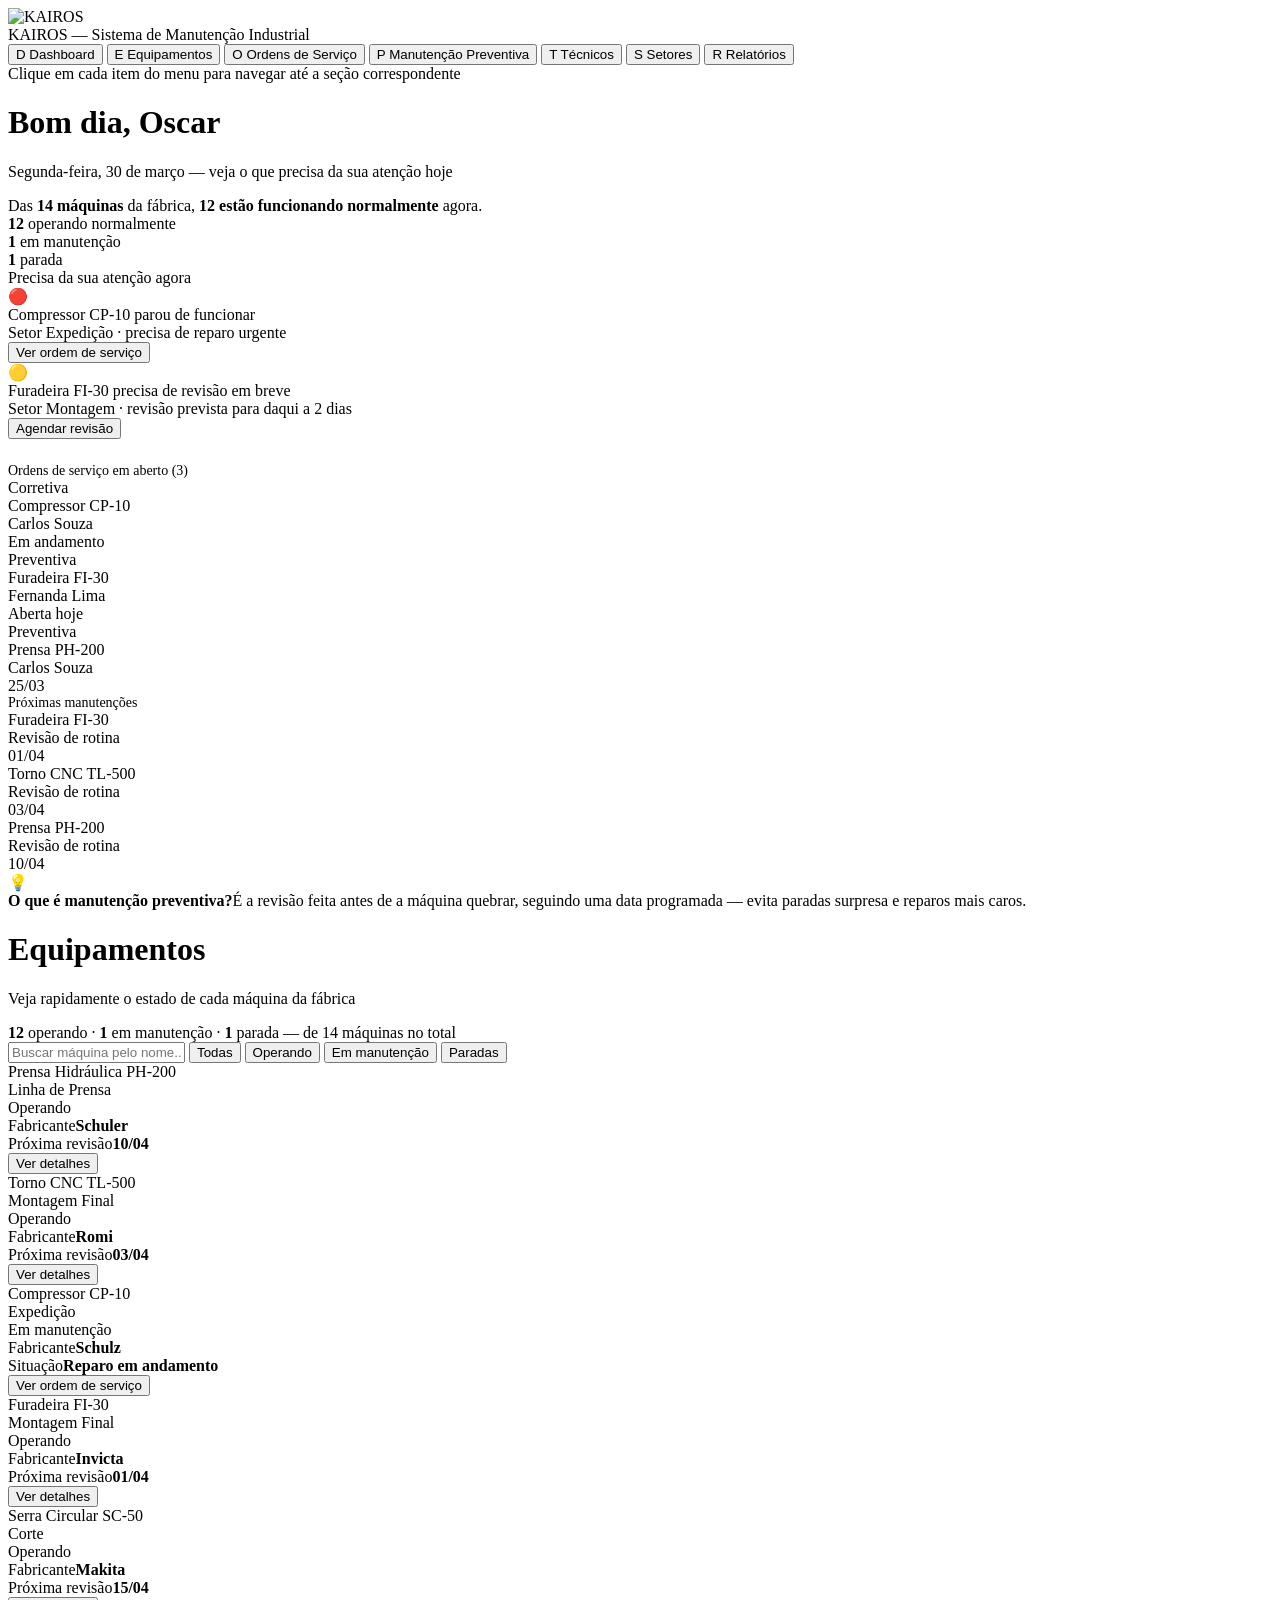
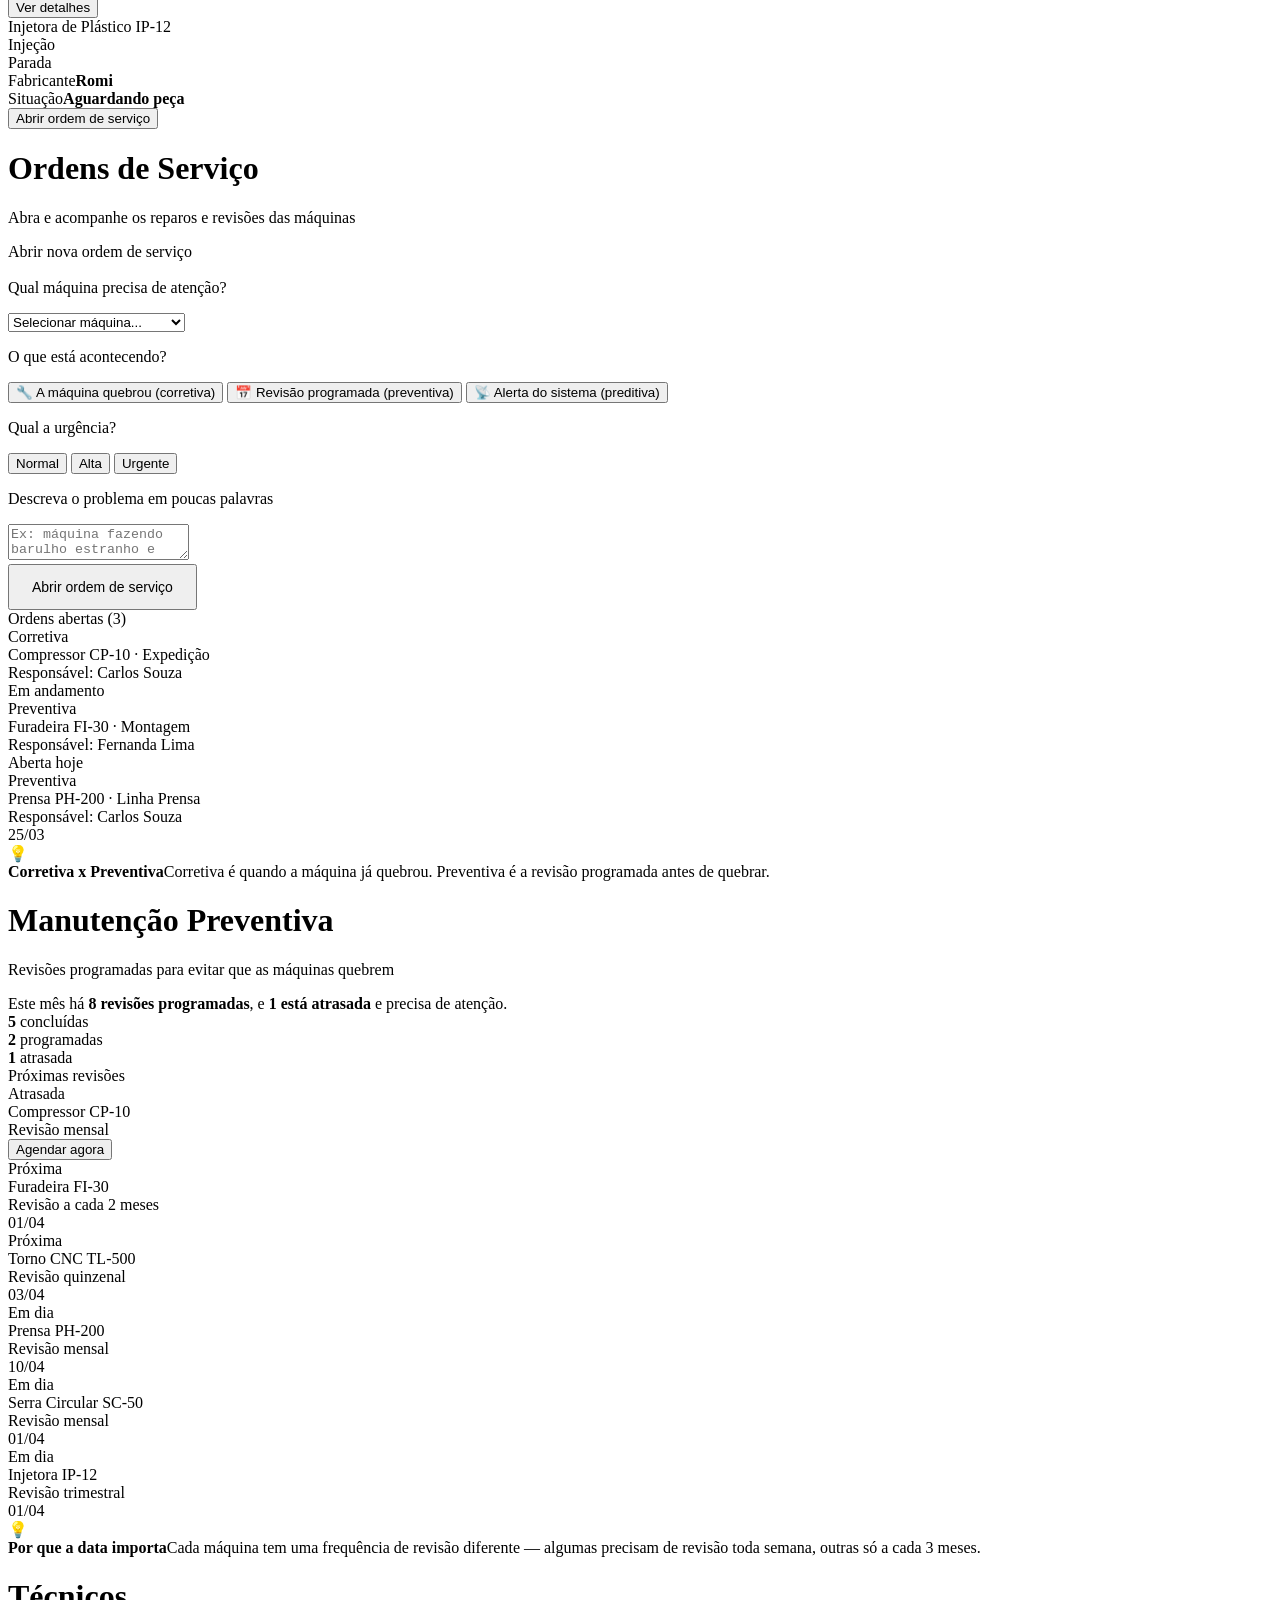
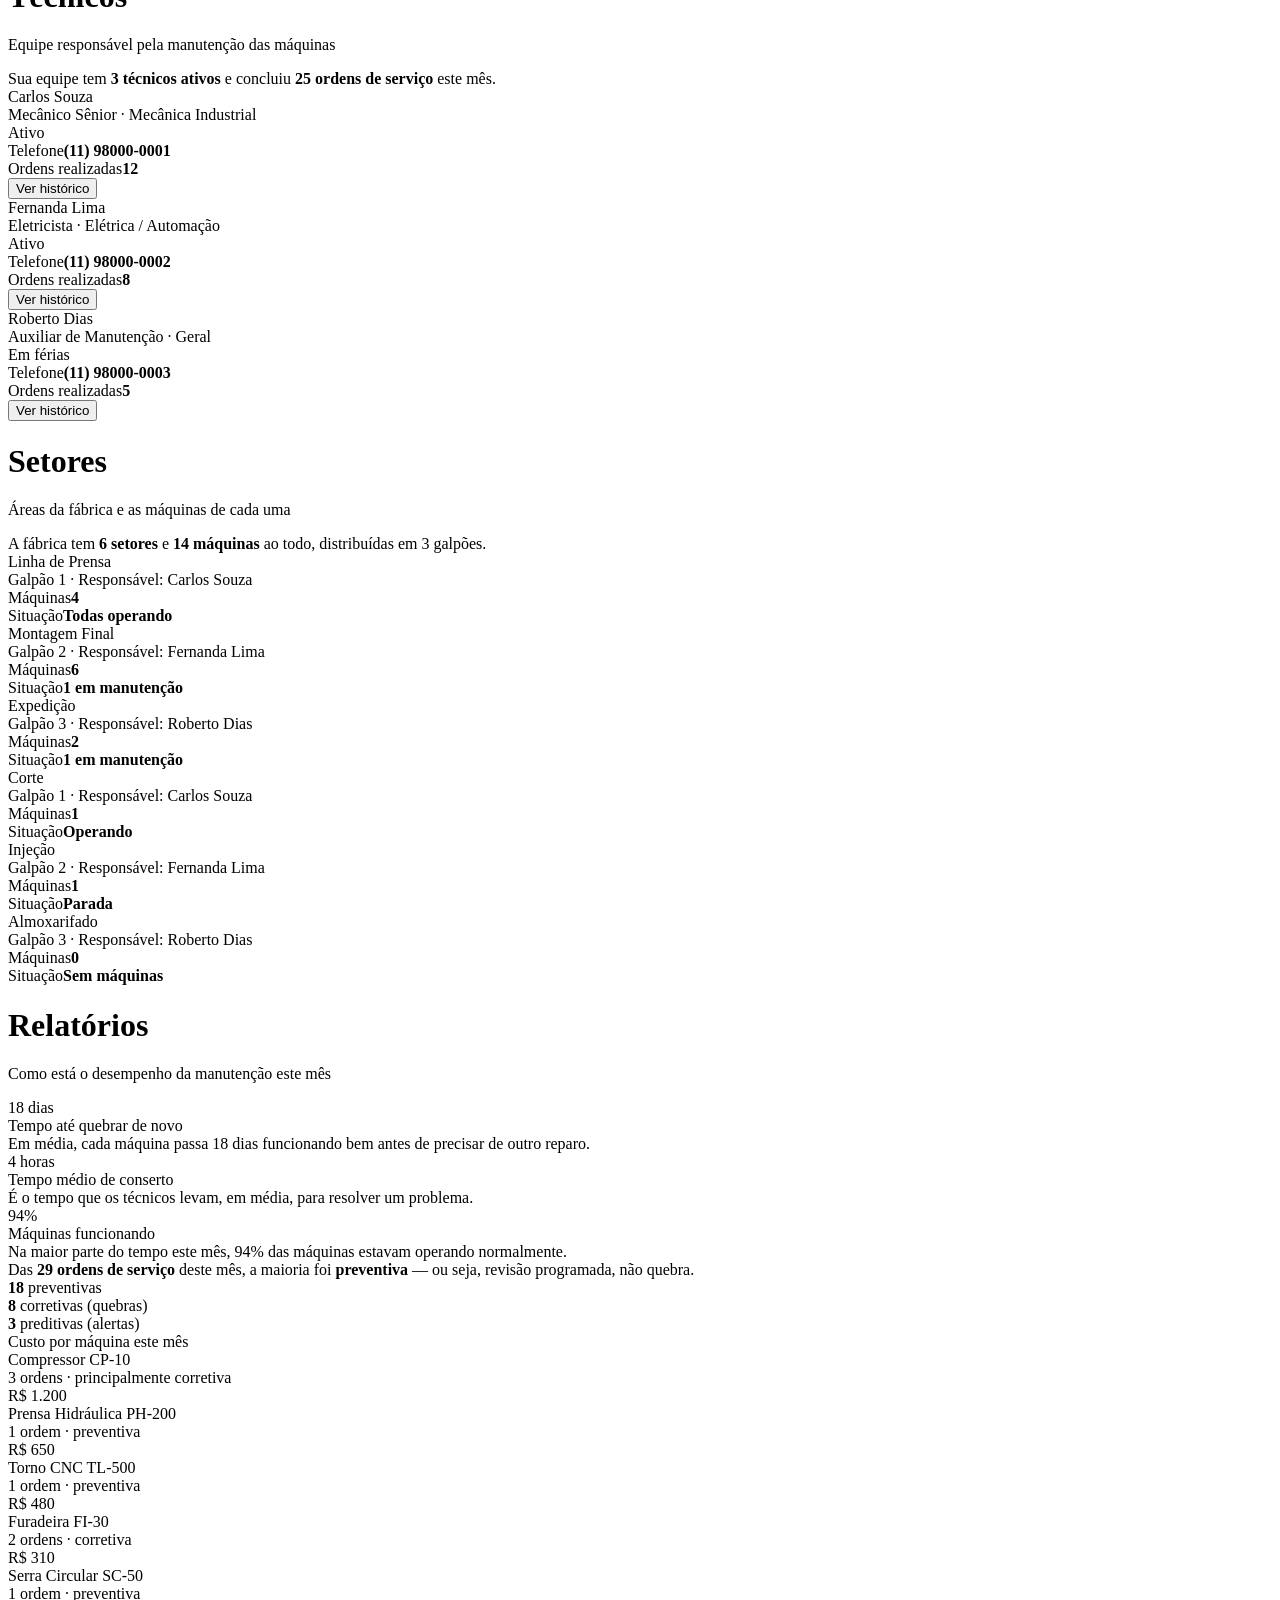
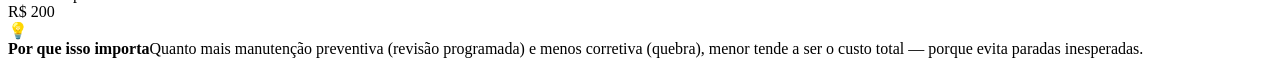
==== index.html @ 720eacd2 "Add files via upload" ====
<!DOCTYPE html>
<html lang="pt-BR">
<head>
<meta charset="UTF-8">
<meta name="viewport" content="width=device-width, initial-scale=1.0">
<title>KAIROS — Sistema de Manutenção Industrial</title>
<link rel="preconnect" href="https://fonts.googleapis.com">
<link href="https://fonts.googleapis.com/css2?family=Inter:wght@400;500;600;700;800&display=swap" rel="stylesheet">
<link rel="stylesheet" href="css/style.css">
</head>
<body>
<div class="app">

  <div class="sidebar">
    <div class="brand"><img class="logo" src="https://f2.toyhou.se/file/f2-toyhou-se/images/128574618_wfxLARJpkYLdZN0.png" alt="KAIROS"></div>
    <div class="brand-sub">KAIROS — Sistema de Manutenção Industrial</div>
    <button class="nav-item active" data-view="painel" onclick="showView('painel', this)"><span class="nav-key">D</span> Dashboard</button>
    <button class="nav-item" data-view="equipamentos" onclick="showView('equipamentos', this)"><span class="nav-key">E</span> Equipamentos</button>
    <button class="nav-item" data-view="ordens" onclick="showView('ordens', this)"><span class="nav-key">O</span> Ordens de Serviço</button>
    <button class="nav-item" data-view="preventiva" onclick="showView('preventiva', this)"><span class="nav-key">P</span> Manutenção Preventiva</button>
    <button class="nav-item" data-view="tecnicos" onclick="showView('tecnicos', this)"><span class="nav-key">T</span> Técnicos</button>
    <button class="nav-item" data-view="setores" onclick="showView('setores', this)"><span class="nav-key">S</span> Setores</button>
    <button class="nav-item" data-view="relatorios" onclick="showView('relatorios', this)"><span class="nav-key">R</span> Relatórios</button>
    <div class="sidebar-div"></div>
    <div class="sidebar-foot">Clique em cada item do menu para navegar até a seção correspondente</div>
  </div>

  <div class="content">

    <!-- ============ PAINEL DO DIA ============ -->
    <div id="painel" class="view active">
      <h1>Bom dia, Oscar</h1>
      <p class="sub">Segunda-feira, 30 de março — veja o que precisa da sua atenção hoje</p>

      <div class="status-card">
        <div class="status-headline">Das <b>14 máquinas</b> da fábrica, <b>12 estão funcionando normalmente</b> agora.</div>
        <div class="status-bar">
          <div class="seg-green" style="width:85.7%"></div>
          <div class="seg-orange" style="width:7.15%"></div>
          <div class="seg-red" style="width:7.15%"></div>
        </div>
        <div class="legend">
          <div class="legend-item"><span class="legend-dot" style="background:var(--green)"></span><b>12</b>&nbsp;operando normalmente</div>
          <div class="legend-item"><span class="legend-dot" style="background:var(--orange)"></span><b>1</b>&nbsp;em manutenção</div>
          <div class="legend-item"><span class="legend-dot" style="background:var(--red)"></span><b>1</b>&nbsp;parada</div>
        </div>
      </div>

      <div class="section-title">Precisa da sua atenção agora</div>
      <div class="attn-card">
        <div class="attn-icon">🔴</div>
        <div style="flex:1;"><div class="attn-title">Compressor CP-10 parou de funcionar</div><div class="attn-sub">Setor Expedição · precisa de reparo urgente</div></div>
        <button class="btn-primary" onclick="showView('ordens', document.querySelector('[data-view=ordens]'))">Ver ordem de serviço</button>
      </div>
      <div class="attn-card warn">
        <div class="attn-icon">🟡</div>
        <div style="flex:1;"><div class="attn-title">Furadeira FI-30 precisa de revisão em breve</div><div class="attn-sub">Setor Montagem · revisão prevista para daqui a 2 dias</div></div>
        <button class="btn-ghost" onclick="showView('preventiva', document.querySelector('[data-view=preventiva]'))">Agendar revisão</button>
      </div>

      <div class="cols" style="margin-top:24px;">
        <div>
          <div class="section-title" style="font-size:14px;">Ordens de serviço em aberto (3)</div>
          <div class="list-card">
            <div class="list-row"><span class="tag red">Corretiva</span><div class="row-main"><div class="row-title">Compressor CP-10</div><div class="row-sub">Carlos Souza</div></div><div class="row-date">Em andamento</div></div>
            <div class="list-row"><span class="tag green">Preventiva</span><div class="row-main"><div class="row-title">Furadeira FI-30</div><div class="row-sub">Fernanda Lima</div></div><div class="row-date">Aberta hoje</div></div>
            <div class="list-row"><span class="tag green">Preventiva</span><div class="row-main"><div class="row-title">Prensa PH-200</div><div class="row-sub">Carlos Souza</div></div><div class="row-date">25/03</div></div>
          </div>
        </div>
        <div>
          <div class="section-title" style="font-size:14px;">Próximas manutenções</div>
          <div class="list-card">
            <div class="list-row"><div class="row-main"><div class="row-title">Furadeira FI-30</div><div class="row-sub">Revisão de rotina</div></div><div class="row-date">01/04</div></div>
            <div class="list-row"><div class="row-main"><div class="row-title">Torno CNC TL-500</div><div class="row-sub">Revisão de rotina</div></div><div class="row-date">03/04</div></div>
            <div class="list-row"><div class="row-main"><div class="row-title">Prensa PH-200</div><div class="row-sub">Revisão de rotina</div></div><div class="row-date">10/04</div></div>
          </div>
        </div>
      </div>

      <div class="help-strip"><span>💡</span><div><b>O que é manutenção preventiva?</b>É a revisão feita antes de a máquina quebrar, seguindo uma data programada — evita paradas surpresa e reparos mais caros.</div></div>
    </div>

    <!-- ============ EQUIPAMENTOS ============ -->
    <div id="equipamentos" class="view">
      <h1>Equipamentos</h1>
      <p class="sub">Veja rapidamente o estado de cada máquina da fábrica</p>

      <div class="status-card">
        <div class="status-headline"><b>12</b> operando · <b>1</b> em manutenção · <b>1</b> parada — de 14 máquinas no total</div>
        <div class="status-bar">
          <div class="seg-green" style="width:85.7%"></div><div class="seg-orange" style="width:7.15%"></div><div class="seg-red" style="width:7.15%"></div>
        </div>
      </div>

      <div class="toolbar">
        <input class="search" type="text" placeholder="Buscar máquina pelo nome...">
        <button class="chip active">Todas</button>
        <button class="chip">Operando</button>
        <button class="chip">Em manutenção</button>
        <button class="chip">Paradas</button>
      </div>

      <div class="card-grid">
        <div class="item-card">
          <div class="item-top"><div><div class="item-name">Prensa Hidráulica PH-200</div><div class="item-loc">Linha de Prensa</div></div><span class="tag green">Operando</span></div>
          <div class="item-facts"><div class="fact">Fabricante<b>Schuler</b></div><div class="fact">Próxima revisão<b>10/04</b></div></div>
          <button class="btn-ghost">Ver detalhes</button>
        </div>
        <div class="item-card">
          <div class="item-top"><div><div class="item-name">Torno CNC TL-500</div><div class="item-loc">Montagem Final</div></div><span class="tag green">Operando</span></div>
          <div class="item-facts"><div class="fact">Fabricante<b>Romi</b></div><div class="fact">Próxima revisão<b>03/04</b></div></div>
          <button class="btn-ghost">Ver detalhes</button>
        </div>
        <div class="item-card">
          <div class="item-top"><div><div class="item-name">Compressor CP-10</div><div class="item-loc">Expedição</div></div><span class="tag orange">Em manutenção</span></div>
          <div class="item-facts"><div class="fact">Fabricante<b>Schulz</b></div><div class="fact">Situação<b>Reparo em andamento</b></div></div>
          <button class="btn-primary">Ver ordem de serviço</button>
        </div>
        <div class="item-card">
          <div class="item-top"><div><div class="item-name">Furadeira FI-30</div><div class="item-loc">Montagem Final</div></div><span class="tag green">Operando</span></div>
          <div class="item-facts"><div class="fact">Fabricante<b>Invicta</b></div><div class="fact">Próxima revisão<b>01/04</b></div></div>
          <button class="btn-ghost">Ver detalhes</button>
        </div>
        <div class="item-card">
          <div class="item-top"><div><div class="item-name">Serra Circular SC-50</div><div class="item-loc">Corte</div></div><span class="tag green">Operando</span></div>
          <div class="item-facts"><div class="fact">Fabricante<b>Makita</b></div><div class="fact">Próxima revisão<b>15/04</b></div></div>
          <button class="btn-ghost">Ver detalhes</button>
        </div>
        <div class="item-card">
          <div class="item-top"><div><div class="item-name">Injetora de Plástico IP-12</div><div class="item-loc">Injeção</div></div><span class="tag red">Parada</span></div>
          <div class="item-facts"><div class="fact">Fabricante<b>Romi</b></div><div class="fact">Situação<b>Aguardando peça</b></div></div>
          <button class="btn-primary">Abrir ordem de serviço</button>
        </div>
      </div>
    </div>

    <!-- ============ ORDENS DE SERVIÇO ============ -->
    <div id="ordens" class="view">
      <h1>Ordens de Serviço</h1>
      <p class="sub">Abra e acompanhe os reparos e revisões das máquinas</p>

      <div class="form-card">
        <div class="section-title" style="margin-bottom:18px;">Abrir nova ordem de serviço</div>

        <div class="form-group">
          <p class="form-q">Qual máquina precisa de atenção?</p>
          <select><option>Selecionar máquina...</option><option>Compressor CP-10</option><option>Furadeira FI-30</option><option>Prensa Hidráulica PH-200</option></select>
        </div>

        <div class="form-group">
          <p class="form-q">O que está acontecendo?</p>
          <div class="choice-row">
            <button class="choice-btn sel-red">🔧 A máquina quebrou (corretiva)</button>
            <button class="choice-btn">📅 Revisão programada (preventiva)</button>
            <button class="choice-btn">📡 Alerta do sistema (preditiva)</button>
          </div>
        </div>

        <div class="form-group">
          <p class="form-q">Qual a urgência?</p>
          <div class="choice-row">
            <button class="choice-btn sel-green">Normal</button>
            <button class="choice-btn sel-orange">Alta</button>
            <button class="choice-btn sel-red">Urgente</button>
          </div>
        </div>

        <div class="form-group">
          <p class="form-q">Descreva o problema em poucas palavras</p>
          <textarea placeholder="Ex: máquina fazendo barulho estranho e parou de ligar"></textarea>
        </div>

        <button class="btn-primary" style="padding:13px 22px; font-size:14px;">Abrir ordem de serviço</button>
      </div>

      <div class="section-title">Ordens abertas (3)</div>
      <div class="list-card">
        <div class="list-row"><span class="tag red">Corretiva</span><div class="row-main"><div class="row-title">Compressor CP-10 · Expedição</div><div class="row-sub">Responsável: Carlos Souza</div></div><div class="row-date">Em andamento</div></div>
        <div class="list-row"><span class="tag green">Preventiva</span><div class="row-main"><div class="row-title">Furadeira FI-30 · Montagem</div><div class="row-sub">Responsável: Fernanda Lima</div></div><div class="row-date">Aberta hoje</div></div>
        <div class="list-row"><span class="tag green">Preventiva</span><div class="row-main"><div class="row-title">Prensa PH-200 · Linha Prensa</div><div class="row-sub">Responsável: Carlos Souza</div></div><div class="row-date">25/03</div></div>
      </div>

      <div class="help-strip"><span>💡</span><div><b>Corretiva x Preventiva</b>Corretiva é quando a máquina já quebrou. Preventiva é a revisão programada antes de quebrar.</div></div>
    </div>

    <!-- ============ MANUTENÇÃO PREVENTIVA ============ -->
    <div id="preventiva" class="view">
      <h1>Manutenção Preventiva</h1>
      <p class="sub">Revisões programadas para evitar que as máquinas quebrem</p>

      <div class="status-card">
        <div class="status-headline">Este mês há <b>8 revisões programadas</b>, e <b>1 está atrasada</b> e precisa de atenção.</div>
        <div class="status-bar">
          <div class="seg-green" style="width:62.5%"></div><div class="seg-orange" style="width:25%"></div><div class="seg-red" style="width:12.5%"></div>
        </div>
        <div class="legend">
          <div class="legend-item"><span class="legend-dot" style="background:var(--green)"></span><b>5</b>&nbsp;concluídas</div>
          <div class="legend-item"><span class="legend-dot" style="background:var(--orange)"></span><b>2</b>&nbsp;programadas</div>
          <div class="legend-item"><span class="legend-dot" style="background:var(--red)"></span><b>1</b>&nbsp;atrasada</div>
        </div>
      </div>

      <div class="section-title">Próximas revisões</div>
      <div class="list-card">
        <div class="list-row"><span class="tag red">Atrasada</span><div class="row-main"><div class="row-title">Compressor CP-10</div><div class="row-sub">Revisão mensal</div></div><button class="btn-primary">Agendar agora</button></div>
        <div class="list-row"><span class="tag orange">Próxima</span><div class="row-main"><div class="row-title">Furadeira FI-30</div><div class="row-sub">Revisão a cada 2 meses</div></div><div class="row-date">01/04</div></div>
        <div class="list-row"><span class="tag orange">Próxima</span><div class="row-main"><div class="row-title">Torno CNC TL-500</div><div class="row-sub">Revisão quinzenal</div></div><div class="row-date">03/04</div></div>
        <div class="list-row"><span class="tag green">Em dia</span><div class="row-main"><div class="row-title">Prensa PH-200</div><div class="row-sub">Revisão mensal</div></div><div class="row-date">10/04</div></div>
        <div class="list-row"><span class="tag green">Em dia</span><div class="row-main"><div class="row-title">Serra Circular SC-50</div><div class="row-sub">Revisão mensal</div></div><div class="row-date">01/04</div></div>
        <div class="list-row"><span class="tag green">Em dia</span><div class="row-main"><div class="row-title">Injetora IP-12</div><div class="row-sub">Revisão trimestral</div></div><div class="row-date">01/04</div></div>
      </div>

      <div class="help-strip"><span>💡</span><div><b>Por que a data importa</b>Cada máquina tem uma frequência de revisão diferente — algumas precisam de revisão toda semana, outras só a cada 3 meses.</div></div>
    </div>

    <!-- ============ TÉCNICOS ============ -->
    <div id="tecnicos" class="view">
      <h1>Técnicos</h1>
      <p class="sub">Equipe responsável pela manutenção das máquinas</p>

      <div class="status-card">
        <div class="status-headline">Sua equipe tem <b>3 técnicos ativos</b> e concluiu <b>25 ordens de serviço</b> este mês.</div>
      </div>

      <div class="card-grid">
        <div class="item-card">
          <div class="item-top"><div><div class="item-name">Carlos Souza</div><div class="item-loc">Mecânico Sênior · Mecânica Industrial</div></div><span class="tag green">Ativo</span></div>
          <div class="item-facts"><div class="fact">Telefone<b>(11) 98000-0001</b></div><div class="fact">Ordens realizadas<b>12</b></div></div>
          <button class="btn-ghost">Ver histórico</button>
        </div>
        <div class="item-card">
          <div class="item-top"><div><div class="item-name">Fernanda Lima</div><div class="item-loc">Eletricista · Elétrica / Automação</div></div><span class="tag green">Ativo</span></div>
          <div class="item-facts"><div class="fact">Telefone<b>(11) 98000-0002</b></div><div class="fact">Ordens realizadas<b>8</b></div></div>
          <button class="btn-ghost">Ver histórico</button>
        </div>
        <div class="item-card">
          <div class="item-top"><div><div class="item-name">Roberto Dias</div><div class="item-loc">Auxiliar de Manutenção · Geral</div></div><span class="tag orange">Em férias</span></div>
          <div class="item-facts"><div class="fact">Telefone<b>(11) 98000-0003</b></div><div class="fact">Ordens realizadas<b>5</b></div></div>
          <button class="btn-ghost">Ver histórico</button>
        </div>
      </div>
    </div>

    <!-- ============ SETORES ============ -->
    <div id="setores" class="view">
      <h1>Setores</h1>
      <p class="sub">Áreas da fábrica e as máquinas de cada uma</p>

      <div class="status-card">
        <div class="status-headline">A fábrica tem <b>6 setores</b> e <b>14 máquinas</b> ao todo, distribuídas em 3 galpões.</div>
      </div>

      <div class="card-grid">
        <div class="item-card">
          <div class="item-top"><div><div class="item-name">Linha de Prensa</div><div class="item-loc">Galpão 1 · Responsável: Carlos Souza</div></div></div>
          <div class="item-facts"><div class="fact">Máquinas<b>4</b></div><div class="fact">Situação<b style="color:var(--green)">Todas operando</b></div></div>
        </div>
        <div class="item-card">
          <div class="item-top"><div><div class="item-name">Montagem Final</div><div class="item-loc">Galpão 2 · Responsável: Fernanda Lima</div></div></div>
          <div class="item-facts"><div class="fact">Máquinas<b>6</b></div><div class="fact">Situação<b style="color:var(--orange)">1 em manutenção</b></div></div>
        </div>
        <div class="item-card">
          <div class="item-top"><div><div class="item-name">Expedição</div><div class="item-loc">Galpão 3 · Responsável: Roberto Dias</div></div></div>
          <div class="item-facts"><div class="fact">Máquinas<b>2</b></div><div class="fact">Situação<b style="color:var(--orange)">1 em manutenção</b></div></div>
        </div>
        <div class="item-card">
          <div class="item-top"><div><div class="item-name">Corte</div><div class="item-loc">Galpão 1 · Responsável: Carlos Souza</div></div></div>
          <div class="item-facts"><div class="fact">Máquinas<b>1</b></div><div class="fact">Situação<b style="color:var(--green)">Operando</b></div></div>
        </div>
        <div class="item-card">
          <div class="item-top"><div><div class="item-name">Injeção</div><div class="item-loc">Galpão 2 · Responsável: Fernanda Lima</div></div></div>
          <div class="item-facts"><div class="fact">Máquinas<b>1</b></div><div class="fact">Situação<b style="color:var(--red)">Parada</b></div></div>
        </div>
        <div class="item-card">
          <div class="item-top"><div><div class="item-name">Almoxarifado</div><div class="item-loc">Galpão 3 · Responsável: Roberto Dias</div></div></div>
          <div class="item-facts"><div class="fact">Máquinas<b>0</b></div><div class="fact">Situação<b>Sem máquinas</b></div></div>
        </div>
      </div>
    </div>

    <!-- ============ RELATÓRIOS ============ -->
    <div id="relatorios" class="view">
      <h1>Relatórios</h1>
      <p class="sub">Como está o desempenho da manutenção este mês</p>

      <div class="metric-grid">
        <div class="metric-card">
          <div class="metric-num">18 dias</div>
          <div class="metric-label">Tempo até quebrar de novo</div>
          <div class="metric-explain">Em média, cada máquina passa 18 dias funcionando bem antes de precisar de outro reparo.</div>
        </div>
        <div class="metric-card">
          <div class="metric-num">4 horas</div>
          <div class="metric-label">Tempo médio de conserto</div>
          <div class="metric-explain">É o tempo que os técnicos levam, em média, para resolver um problema.</div>
        </div>
        <div class="metric-card">
          <div class="metric-num">94%</div>
          <div class="metric-label">Máquinas funcionando</div>
          <div class="metric-explain">Na maior parte do tempo este mês, 94% das máquinas estavam operando normalmente.</div>
        </div>
      </div>

      <div class="status-card">
        <div class="status-headline">Das <b>29 ordens de serviço</b> deste mês, a maioria foi <b>preventiva</b> — ou seja, revisão programada, não quebra.</div>
        <div class="status-bar">
          <div class="seg-green" style="width:62%"></div><div class="seg-red" style="width:28%"></div><div class="seg-blue" style="width:10%"></div>
        </div>
        <div class="legend">
          <div class="legend-item"><span class="legend-dot" style="background:var(--green)"></span><b>18</b>&nbsp;preventivas</div>
          <div class="legend-item"><span class="legend-dot" style="background:var(--red)"></span><b>8</b>&nbsp;corretivas (quebras)</div>
          <div class="legend-item"><span class="legend-dot" style="background:var(--blue)"></span><b>3</b>&nbsp;preditivas (alertas)</div>
        </div>
      </div>

      <div class="section-title">Custo por máquina este mês</div>
      <div class="list-card">
        <div class="list-row"><div class="row-main"><div class="row-title">Compressor CP-10</div><div class="row-sub">3 ordens · principalmente corretiva</div></div><div class="row-date">R$ 1.200</div></div>
        <div class="list-row"><div class="row-main"><div class="row-title">Prensa Hidráulica PH-200</div><div class="row-sub">1 ordem · preventiva</div></div><div class="row-date">R$ 650</div></div>
        <div class="list-row"><div class="row-main"><div class="row-title">Torno CNC TL-500</div><div class="row-sub">1 ordem · preventiva</div></div><div class="row-date">R$ 480</div></div>
        <div class="list-row"><div class="row-main"><div class="row-title">Furadeira FI-30</div><div class="row-sub">2 ordens · corretiva</div></div><div class="row-date">R$ 310</div></div>
        <div class="list-row"><div class="row-main"><div class="row-title">Serra Circular SC-50</div><div class="row-sub">1 ordem · preventiva</div></div><div class="row-date">R$ 200</div></div>
      </div>

      <div class="help-strip"><span>💡</span><div><b>Por que isso importa</b>Quanto mais manutenção preventiva (revisão programada) e menos corretiva (quebra), menor tende a ser o custo total — porque evita paradas inesperadas.</div></div>
    </div>

  </div>
</div>
<script src="javascript/script.js"></script>
</body>
</html>
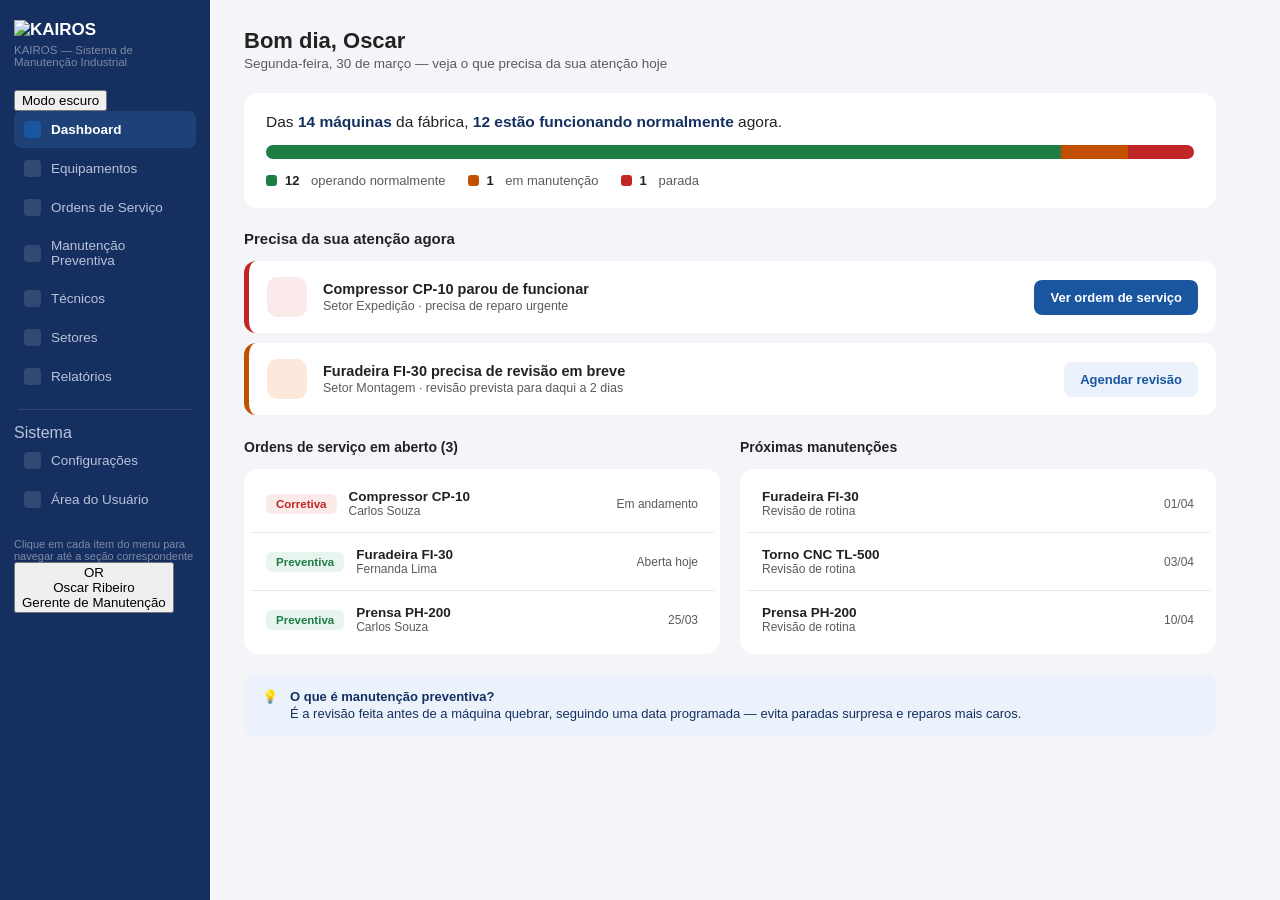
==== commit f05d6e32: "Update HTML structure and assets in index.html" ====
--- a/index.html
+++ b/index.html
@@ -2,34 +2,42 @@
 <html lang="pt-BR">
 <head>
 <meta charset="UTF-8">
-<meta name="viewport" content="width=device-width, initial-scale=1.0">
+<meta name="viewport" content="width=device-width, initial-scale=1.0, viewport-fit=cover">
 <title>KAIROS — Sistema de Manutenção Industrial</title>
 <link rel="preconnect" href="https://fonts.googleapis.com">
-<link href="https://fonts.googleapis.com/css2?family=Inter:wght@400;500;600;700;800&display=swap" rel="stylesheet">
+<link href="https://fonts.googleapis.com/css2?family=Montserrat:wght@400;500;600;700;800&display=swap" rel="stylesheet">
 <link rel="stylesheet" href="css/style.css">
 </head>
 <body>
 <div class="app">
 
-  <div class="sidebar">
-    <div class="brand"><img class="logo" src="https://f2.toyhou.se/file/f2-toyhou-se/images/128574618_wfxLARJpkYLdZN0.png" alt="KAIROS"></div>
+  <div class="sidebar" id="sidebar">
+    <div class="brand"><img class="logo" src="assets/kairos-logo-white.png" alt="KAIROS"></div>
     <div class="brand-sub">KAIROS — Sistema de Manutenção Industrial</div>
-    <button class="nav-item active" data-view="painel" onclick="showView('painel', this)"><span class="nav-key">D</span> Dashboard</button>
-    <button class="nav-item" data-view="equipamentos" onclick="showView('equipamentos', this)"><span class="nav-key">E</span> Equipamentos</button>
-    <button class="nav-item" data-view="ordens" onclick="showView('ordens', this)"><span class="nav-key">O</span> Ordens de Serviço</button>
-    <button class="nav-item" data-view="preventiva" onclick="showView('preventiva', this)"><span class="nav-key">P</span> Manutenção Preventiva</button>
-    <button class="nav-item" data-view="tecnicos" onclick="showView('tecnicos', this)"><span class="nav-key">T</span> Técnicos</button>
-    <button class="nav-item" data-view="setores" onclick="showView('setores', this)"><span class="nav-key">S</span> Setores</button>
-    <button class="nav-item" data-view="relatorios" onclick="showView('relatorios', this)"><span class="nav-key">R</span> Relatórios</button>
+    <button class="theme-toggle" id="themeToggle" type="button" aria-label="Alternar modo de cor"><span class="theme-icon"><img id="themeIconImg" src="assets/icon-lua.png" alt="" aria-hidden="true"></span><span class="theme-label">Modo escuro</span></button>
+    <button class="nav-item active" data-view="painel" onclick="showView('painel', this)"><span class="nav-key nav-icon-wrap"><img class="nav-icon" src="assets/04_relatorios.png" alt="" aria-hidden="true"></span> Dashboard</button>
+    <button class="nav-item" data-view="equipamentos" onclick="showView('equipamentos', this)"><span class="nav-key nav-icon-wrap"><img class="nav-icon" src="assets/01_equipamentos.png" alt="" aria-hidden="true"></span> Equipamentos</button>
+    <button class="nav-item" data-view="ordens" onclick="showView('ordens', this)"><span class="nav-key nav-icon-wrap"><img class="nav-icon" src="assets/02_ordem_de_servico.png" alt="" aria-hidden="true"></span> Ordens de Serviço</button>
+    <button class="nav-item" data-view="preventiva" onclick="showView('preventiva', this)"><span class="nav-key nav-icon-wrap"><img class="nav-icon" src="assets/03_manutencao.png" alt="" aria-hidden="true"></span> Manutenção Preventiva</button>
+    <button class="nav-item" data-view="tecnicos" onclick="showView('tecnicos', this)"><span class="nav-key nav-icon-wrap"><img class="nav-icon" src="assets/06_usuarios.png" alt="" aria-hidden="true"></span> Técnicos</button>
+    <button class="nav-item" data-view="setores" onclick="showView('setores', this)"><span class="nav-key nav-icon-wrap"><img class="nav-icon" src="assets/01_equipamentos.png" alt="" aria-hidden="true"></span> Setores</button>
+    <button class="nav-item" data-view="relatorios" onclick="showView('relatorios', this)"><span class="nav-key nav-icon-wrap"><img class="nav-icon" src="assets/04_relatorios.png" alt="" aria-hidden="true"></span> Relatórios</button>
     <div class="sidebar-div"></div>
+    <div class="nav-label">Sistema</div>
+    <button class="nav-item" data-view="configuracoes" onclick="showView('configuracoes', this)"><span class="nav-key nav-icon-wrap"><img class="nav-icon" src="assets/07_configuracoes.png" alt="" aria-hidden="true"></span> Configurações</button>
+    <button class="nav-item" data-view="usuario" onclick="showView('usuario', this)"><span class="nav-key nav-icon-wrap"><img class="nav-icon" src="assets/06_usuarios.png" alt="" aria-hidden="true"></span> Área do Usuário</button>
     <div class="sidebar-foot">Clique em cada item do menu para navegar até a seção correspondente</div>
+    <button class="profile-btn" data-view="usuario" onclick="showView('usuario', this)" aria-label="Abrir área do usuário">
+      <span class="avatar js-initials">OR</span>
+      <span><span class="profile-name js-name" style="display:block;">Oscar Ribeiro</span><span class="profile-role">Gerente de Manutenção</span></span>
+    </button>
   </div>
 
   <div class="content">
 
     <!-- ============ PAINEL DO DIA ============ -->
     <div id="painel" class="view active">
-      <h1>Bom dia, Oscar</h1>
+      <h1>Bom dia, <span class="js-first">Oscar</span></h1>
       <p class="sub">Segunda-feira, 30 de março — veja o que precisa da sua atenção hoje</p>
 
       <div class="status-card">
@@ -48,12 +56,12 @@
 
       <div class="section-title">Precisa da sua atenção agora</div>
       <div class="attn-card">
-        <div class="attn-icon">🔴</div>
+        <div class="attn-icon"><img src="assets/08_notificacoes.png" alt="" aria-hidden="true"></div>
         <div style="flex:1;"><div class="attn-title">Compressor CP-10 parou de funcionar</div><div class="attn-sub">Setor Expedição · precisa de reparo urgente</div></div>
         <button class="btn-primary" onclick="showView('ordens', document.querySelector('[data-view=ordens]'))">Ver ordem de serviço</button>
       </div>
       <div class="attn-card warn">
-        <div class="attn-icon">🟡</div>
+        <div class="attn-icon"><img src="assets/03_manutencao.png" alt="" aria-hidden="true"></div>
         <div style="flex:1;"><div class="attn-title">Furadeira FI-30 precisa de revisão em breve</div><div class="attn-sub">Setor Montagem · revisão prevista para daqui a 2 dias</div></div>
         <button class="btn-ghost" onclick="showView('preventiva', document.querySelector('[data-view=preventiva]'))">Agendar revisão</button>
       </div>
@@ -325,8 +333,131 @@
       <div class="help-strip"><span>💡</span><div><b>Por que isso importa</b>Quanto mais manutenção preventiva (revisão programada) e menos corretiva (quebra), menor tende a ser o custo total — porque evita paradas inesperadas.</div></div>
     </div>
 
+
+    <div id="configuracoes" class="view">
+      <h1>Configurações</h1>
+      <p class="sub">Ajuste o sistema do jeito que funciona melhor para você</p>
+
+      <div class="status-card">
+        <div class="status-headline">Você recebe <b id="alertas-qtd">3 de 4 alertas</b> do sistema.</div>
+        <div class="status-bar"><div class="seg-green" id="alertas-barra" style="width:75%"></div></div>
+        <div class="legend">
+          <div class="legend-item"><span class="legend-dot" style="background:var(--green)"></span>alertas ligados</div>
+        </div>
+      </div>
+
+      <div class="section-title">Alertas</div>
+      <div class="list-card" style="margin-bottom:22px;">
+        <label class="list-row"><div class="row-main"><div class="row-title">Máquina parada</div><div class="row-sub">Avisar na hora em que uma máquina parar de funcionar</div></div><span class="switch"><input type="checkbox" data-setting="alerta-parada" checked><span class="track"></span></span></label>
+        <label class="list-row"><div class="row-main"><div class="row-title">Revisão chegando</div><div class="row-sub">Avisar antes de uma manutenção preventiva</div></div><span class="switch"><input type="checkbox" data-setting="alerta-revisao" checked><span class="track"></span></span></label>
+        <label class="list-row"><div class="row-main"><div class="row-title">Ordem de serviço concluída</div><div class="row-sub">Avisar quando um técnico terminar um reparo</div></div><span class="switch"><input type="checkbox" data-setting="alerta-concluida" checked><span class="track"></span></span></label>
+        <label class="list-row"><div class="row-main"><div class="row-title">Resumo diário por e-mail</div><div class="row-sub">Receber todo dia um resumo da situação da fábrica</div></div><span class="switch"><input type="checkbox" data-setting="alerta-resumo"><span class="track"></span></span></label>
+      </div>
+
+      <div class="form-card">
+        <div class="section-title" style="margin-bottom:18px;">Preferências gerais</div>
+
+        <div class="form-group">
+          <p class="form-q">Com quanto tempo de antecedência avisar sobre as revisões?</p>
+          <div class="choice-row" data-setting="antecedencia">
+            <button type="button" class="choice-btn" data-value="1">1 dia antes</button>
+            <button type="button" class="choice-btn sel-blue" data-value="2">2 dias antes</button>
+            <button type="button" class="choice-btn" data-value="7">1 semana antes</button>
+          </div>
+        </div>
+
+        <div class="form-group">
+          <p class="form-q">Que horas enviar o resumo diário?</p>
+          <select data-setting="horario"><option value="07:00">07:00</option><option value="08:00" selected>08:00</option><option value="09:00">09:00</option><option value="12:00">12:00</option></select>
+        </div>
+
+        <div class="form-group">
+          <p class="form-q">Nome da fábrica</p>
+          <input type="text" data-setting="fabrica" value="KAIROS Indústria">
+        </div>
+
+        <div class="btn-row">
+          <button class="btn-primary" style="padding:13px 22px; font-size:14px;" onclick="saveSettings()">Salvar alterações</button>
+          <button class="btn-ghost" style="padding:13px 22px; font-size:14px;" onclick="resetSettings()">Restaurar padrão</button>
+        </div>
+      </div>
+
+      <div class="section-title">Sobre o sistema</div>
+      <div class="list-card">
+        <div class="list-row"><div class="row-main"><div class="row-title">Versão do KAIROS</div><div class="row-sub">Sistema de Manutenção Industrial</div></div><div class="row-date">1.0</div></div>
+        <div class="list-row"><span class="tag green">Em dia</span><div class="row-main"><div class="row-title">Cópia de segurança</div><div class="row-sub">Seus dados são salvos automaticamente</div></div><div class="row-date">Hoje, 03:00</div></div>
+      </div>
+    </div>
+
+    <div id="usuario" class="view">
+      <h1>Área do Usuário</h1>
+      <p class="sub">Seus dados e o que você fez no sistema</p>
+
+      <div class="status-card">
+        <div class="profile-hero">
+          <span class="avatar lg js-initials">OR</span>
+          <div class="row-main">
+            <div class="profile-hero-name js-name">Oscar Ribeiro</div>
+            <div class="item-loc">Gerente de Manutenção</div>
+            <div class="profile-tags"><span class="tag green">Ativo</span><span class="tag">Administrador</span></div>
+          </div>
+        </div>
+        <div class="profile-facts">
+          <div class="fact">E-mail<b class="js-email">oscar.ribeiro@kairos.com.br</b></div>
+          <div class="fact">Telefone<b class="js-phone">(11) 98000-0000</b></div>
+          <div class="fact">Setor<b>Manutenção Geral</b></div>
+          <div class="fact">Na equipe desde<b>Março de 2022</b></div>
+        </div>
+      </div>
+
+      <div class="metric-grid">
+        <div class="metric-card">
+          <div class="metric-num">12</div>
+          <div class="metric-label">Ordens abertas por você</div>
+          <div class="metric-explain">Nos últimos 30 dias você abriu 12 ordens de serviço.</div>
+        </div>
+        <div class="metric-card">
+          <div class="metric-num">Hoje, 07:42</div>
+          <div class="metric-label">Último acesso</div>
+          <div class="metric-explain">Se não foi você, troque sua senha abaixo.</div>
+        </div>
+        <div class="metric-card">
+          <div class="metric-num">Admin</div>
+          <div class="metric-label">Nível de acesso</div>
+          <div class="metric-explain">Você pode ver e alterar tudo no sistema.</div>
+        </div>
+      </div>
+
+      <div class="cols">
+        <div class="form-card">
+          <div class="section-title" style="margin-bottom:18px;">Meus dados</div>
+          <div class="form-group"><p class="form-q">Nome completo</p><input type="text" id="perfil-nome" value="Oscar Ribeiro" autocomplete="name"></div>
+          <div class="form-group"><p class="form-q">E-mail</p><input type="email" id="perfil-email" value="oscar.ribeiro@kairos.com.br" autocomplete="email"></div>
+          <div class="form-group"><p class="form-q">Telefone</p><input type="tel" id="perfil-telefone" value="(11) 98000-0000" autocomplete="tel"></div>
+          <button class="btn-primary" style="padding:13px 22px; font-size:14px;" onclick="saveProfile()">Salvar meus dados</button>
+        </div>
+        <div class="form-card">
+          <div class="section-title" style="margin-bottom:18px;">Alterar senha</div>
+          <div class="form-group"><p class="form-q">Senha atual</p><input type="password" id="senha-atual" autocomplete="current-password"></div>
+          <div class="form-group"><p class="form-q">Nova senha</p><input type="password" id="senha-nova" placeholder="Mínimo de 6 caracteres" autocomplete="new-password"></div>
+          <div class="form-group"><p class="form-q">Repita a nova senha</p><input type="password" id="senha-repita" autocomplete="new-password"></div>
+          <button class="btn-ghost" style="padding:13px 22px; font-size:14px;" onclick="changePassword()">Alterar senha</button>
+        </div>
+      </div>
+
+      <div class="section-title">Sua atividade recente</div>
+      <div class="list-card" style="margin-bottom:22px;">
+        <div class="list-row"><span class="tag red">Corretiva</span><div class="row-main"><div class="row-title">Abriu ordem · Compressor CP-10</div><div class="row-sub">Setor Expedição</div></div><div class="row-date">Hoje, 07:50</div></div>
+        <div class="list-row"><span class="tag green">Preventiva</span><div class="row-main"><div class="row-title">Abriu ordem · Furadeira FI-30</div><div class="row-sub">Setor Montagem Final</div></div><div class="row-date">Hoje, 07:55</div></div>
+        <div class="list-row"><span class="tag">Relatório</span><div class="row-main"><div class="row-title">Consultou o relatório do mês</div><div class="row-sub">Desempenho da manutenção</div></div><div class="row-date">Ontem</div></div>
+        <div class="list-row"><span class="tag orange">Equipe</span><div class="row-main"><div class="row-title">Atualizou dados de Roberto Dias</div><div class="row-sub">Situação: em férias</div></div><div class="row-date">27/03</div></div>
+      </div>
+
+      <button class="btn-danger" onclick="signOut()">Sair da conta</button>
+    </div>
+
   </div>
 </div>
 <script src="javascript/script.js"></script>
 </body>
-</html>+</html>
--- a/css/style.css
+++ b/css/style.css
@@ -0,0 +1,128 @@
+:root{
+    --navy:#153060;
+    --navy-active:#1E4278;
+    --blue:#1A56A0;
+    --blue-bg:#EBF2FB;
+    --orange:#C05000;
+    --orange-bg:#FDE9DC;
+    --green:#1E7D45;
+    --green-bg:#E8F5EE;
+    --red:#C02626;
+    --red-bg:#FBEAEA;
+    --page:#F3F5F8;
+    --card:#FFFFFF;
+    --text:#222222;
+    --muted:#5B5B5B;
+    --line:#E6E9EF;
+  }
+  *{box-sizing:border-box;}
+  body{ margin:0; font-family:'Inter', sans-serif; background:var(--page); color:var(--text); }
+
+  .app{ display:flex; min-height:100vh; }
+
+  /* SIDEBAR */
+  .sidebar{ width:210px; background:var(--navy); color:#B9C2DA; padding:20px 14px; flex-shrink:0; position:sticky; top:0; height:100vh; }
+  .brand{ color:#fff; font-weight:800; font-size:17px; margin-bottom:4px; display:flex; align-items:center; gap:8px; }
+  .brand .sq{ width:22px; height:22px; border-radius:6px; background:var(--blue); }
+  .brand .logo{ width:100%; max-width:170px; height:auto; object-fit:contain; flex-shrink:0; }
+  .brand-sub{ font-size:11.5px; color:#7E88A5; margin-bottom:22px; }
+  .nav-item{ display:flex; align-items:center; gap:10px; padding:10px 10px; border-radius:8px; font-size:13.5px; margin-bottom:2px; cursor:pointer; border:none; background:none; color:#B9C2DA; width:100%; text-align:left; font-family:inherit; }
+  .nav-item.active{ background:var(--navy-active); color:#fff; font-weight:700; }
+  .nav-key{ width:17px; height:17px; border-radius:4px; background:rgba(255,255,255,.12); display:flex; align-items:center; justify-content:center; font-size:10px; font-weight:700; flex-shrink:0; }
+  .nav-item.active .nav-key{ background:var(--blue); }
+  .sidebar-div{ height:1px; background:rgba(255,255,255,.12); margin:14px 4px; }
+  .sidebar-foot{ margin-top:20px; font-size:11px; color:#7E88A5; }
+
+  .content{ flex:1; padding:28px 34px; max-width:1040px; }
+  .view{ display:none; }
+  .view.active{ display:block; }
+
+  h1{ font-size:22px; margin:0 0 2px; font-weight:800; }
+  .sub{ font-size:13.5px; color:var(--muted); margin:0 0 22px; }
+
+  /* Reusable: status summary bar */
+  .status-card{ background:var(--card); border-radius:14px; padding:20px 22px; margin-bottom:22px; }
+  .status-headline{ font-size:15.5px; margin-bottom:14px; }
+  .status-headline b{ color:var(--navy); }
+  .status-bar{ display:flex; height:14px; border-radius:8px; overflow:hidden; background:var(--line); margin-bottom:14px; }
+  .seg-green{ background:var(--green); } .seg-orange{ background:var(--orange); } .seg-red{ background:var(--red); } .seg-blue{ background:var(--blue); }
+  .legend{ display:flex; gap:22px; flex-wrap:wrap; }
+  .legend-item{ display:flex; align-items:center; gap:8px; font-size:13px; color:var(--muted); }
+  .legend-dot{ width:11px; height:11px; border-radius:3px; }
+  .legend-item b{ color:var(--text); }
+
+  .section-title{ font-size:15px; font-weight:800; margin:0 0 14px; }
+
+  /* Attention / action cards */
+  .attn-card{ display:flex; align-items:center; gap:16px; background:var(--card); border-radius:12px; padding:16px 18px; margin-bottom:10px; border-left:5px solid var(--red); }
+  .attn-card.warn{ border-left-color:var(--orange); }
+  .attn-icon{ width:40px; height:40px; border-radius:10px; background:var(--red-bg); display:flex; align-items:center; justify-content:center; font-size:19px; flex-shrink:0; }
+  .attn-card.warn .attn-icon{ background:var(--orange-bg); }
+  .attn-title{ font-size:14.5px; font-weight:700; margin-bottom:2px; }
+  .attn-sub{ font-size:12.5px; color:var(--muted); }
+  .btn-primary{ font-size:13px; font-weight:700; color:#fff; background:var(--blue); padding:10px 16px; border-radius:8px; white-space:nowrap; border:none; cursor:pointer; font-family:inherit; }
+  .btn-ghost{ font-size:13px; font-weight:700; color:var(--blue); background:var(--blue-bg); padding:10px 16px; border-radius:8px; white-space:nowrap; border:none; cursor:pointer; font-family:inherit; }
+
+  /* Simple list card */
+  .cols{ display:grid; grid-template-columns:1fr 1fr; gap:20px; }
+  .list-card{ background:var(--card); border-radius:14px; padding:6px 6px; }
+  .list-row{ display:flex; align-items:center; gap:12px; padding:14px 16px; border-bottom:1px solid var(--line); }
+  .list-row:last-child{ border-bottom:none; }
+  .tag{ font-size:11.5px; font-weight:700; padding:4px 10px; border-radius:6px; background:var(--blue-bg); color:var(--blue); white-space:nowrap; }
+  .tag.green{ background:var(--green-bg); color:var(--green); }
+  .tag.orange{ background:var(--orange-bg); color:var(--orange); }
+  .tag.red{ background:var(--red-bg); color:var(--red); }
+  .row-main{ flex:1; min-width:0; }
+  .row-title{ font-size:13.5px; font-weight:700; }
+  .row-sub{ font-size:12px; color:var(--muted); }
+  .row-date{ font-size:12px; color:var(--muted); white-space:nowrap; }
+
+  .help-strip{ display:flex; gap:12px; background:var(--blue-bg); border-radius:12px; padding:15px 18px; font-size:13px; color:var(--navy); margin-top:20px; }
+  .help-strip b{ display:block; margin-bottom:2px; }
+
+  /* Cards grid (equipamentos, setores, tecnicos) */
+  .card-grid{ display:grid; grid-template-columns:1fr 1fr; gap:16px; }
+  .item-card{ background:var(--card); border-radius:14px; padding:18px 20px; }
+  .item-top{ display:flex; justify-content:space-between; align-items:flex-start; margin-bottom:10px; gap:10px; }
+  .item-name{ font-size:15px; font-weight:700; }
+  .item-loc{ font-size:12.5px; color:var(--muted); margin-top:2px; }
+  .item-facts{ display:flex; gap:22px; margin:12px 0 14px; flex-wrap:wrap; }
+  .fact{ font-size:12.5px; color:var(--muted); }
+  .fact b{ display:block; font-size:14px; color:var(--text); font-weight:700; }
+
+  .toolbar{ display:flex; gap:12px; align-items:center; margin-bottom:18px; flex-wrap:wrap; }
+  .search{ flex:1; min-width:200px; padding:11px 14px; border-radius:8px; border:1px solid var(--line); font-family:inherit; font-size:13px; background:var(--card); }
+  .chip{ padding:8px 14px; border-radius:8px; font-size:12.5px; font-weight:600; background:var(--card); color:var(--muted); border:1px solid var(--line); cursor:pointer; }
+  .chip.active{ background:var(--navy); color:#fff; border-color:var(--navy); }
+
+  /* Form (Ordens de servico) */
+  .form-card{ background:var(--card); border-radius:14px; padding:22px 24px; margin-bottom:22px; }
+  .form-q{ font-size:13.5px; font-weight:700; margin:0 0 10px; }
+  .form-group{ margin-bottom:20px; }
+  .choice-row{ display:flex; gap:10px; flex-wrap:wrap; }
+  .choice-btn{ padding:11px 16px; border-radius:8px; border:2px solid var(--line); font-family:inherit; font-size:13px; font-weight:600; background:#fff; color:var(--text); cursor:pointer; }
+  .choice-btn.sel-green{ border-color:var(--green); background:var(--green-bg); color:var(--green); }
+  .choice-btn.sel-orange{ border-color:var(--orange); background:var(--orange-bg); color:var(--orange); }
+  .choice-btn.sel-red{ border-color:var(--red); background:var(--red-bg); color:var(--red); }
+  .choice-btn.sel-blue{ border-color:var(--blue); background:var(--blue-bg); color:var(--blue); }
+  select, textarea, input[type=text]{ width:100%; padding:12px 14px; border-radius:8px; border:1px solid var(--line); font-family:inherit; font-size:13.5px; background:#fff; }
+  textarea{ min-height:80px; resize:vertical; }
+
+  /* Report metric cards */
+  .metric-grid{ display:grid; grid-template-columns:repeat(3,1fr); gap:16px; margin-bottom:22px; }
+  .metric-card{ background:var(--card); border-radius:14px; padding:18px 20px; }
+  .metric-num{ font-size:24px; font-weight:800; color:var(--blue); margin-bottom:4px; }
+  .metric-label{ font-size:13px; font-weight:700; margin-bottom:2px; }
+  .metric-explain{ font-size:12px; color:var(--muted); }
+
+  .bar-chart{ display:flex; align-items:flex-end; gap:10px; height:140px; padding:10px 4px; }
+  .bar-col{ flex:1; display:flex; flex-direction:column; align-items:center; justify-content:flex-end; gap:6px; }
+  .bar{ width:70%; border-radius:6px 6px 0 0; background:var(--blue); }
+  .bar-label{ font-size:11px; color:var(--muted); }
+
+  @media (max-width:860px){
+    .app{ flex-direction:column; }
+    .sidebar{ width:100%; height:auto; position:relative; display:flex; flex-wrap:wrap; align-items:center; gap:4px; }
+    .brand-sub, .sidebar-div, .sidebar-foot{ display:none; }
+    .cols, .card-grid, .metric-grid{ grid-template-columns:1fr; }
+  }
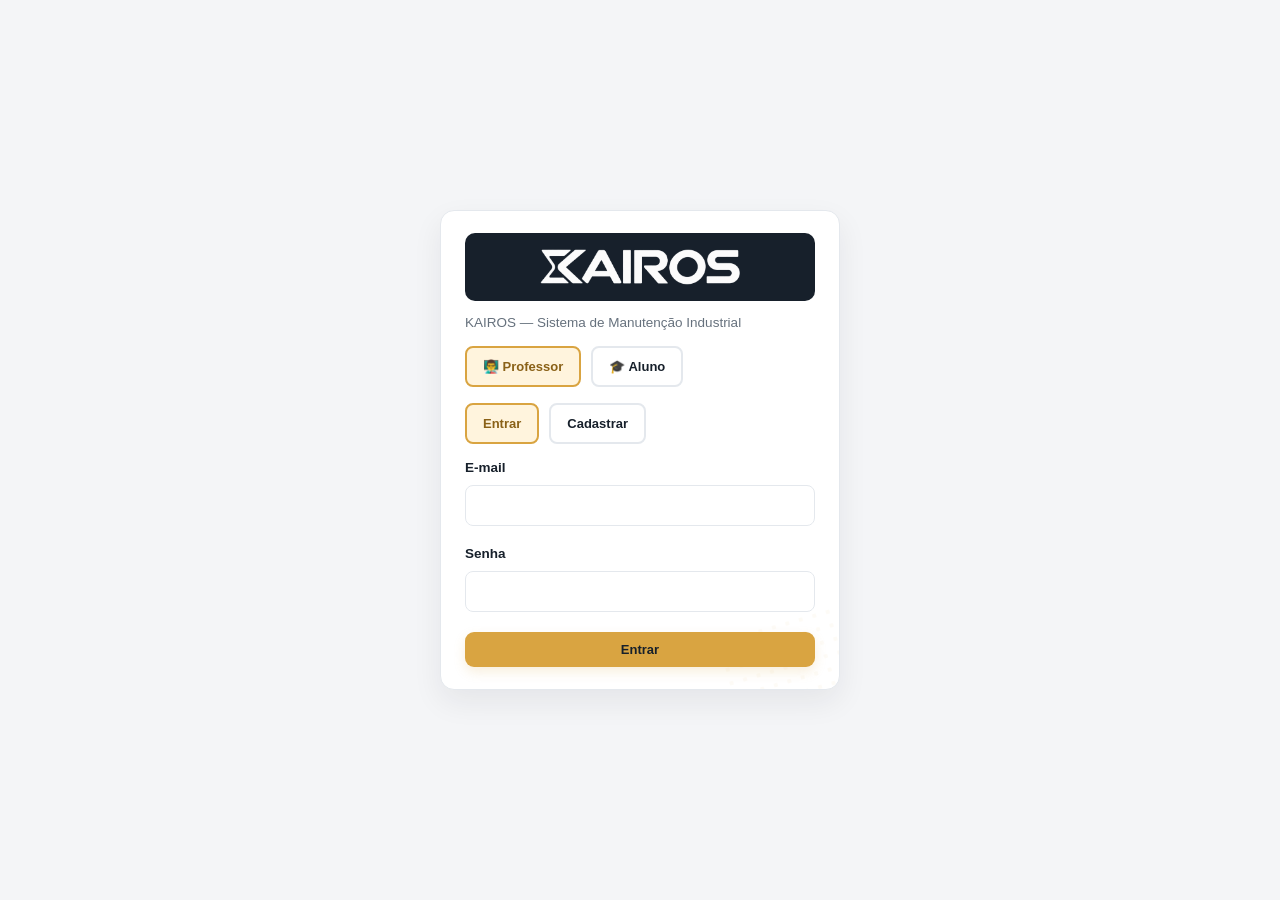
==== commit d9b04ce2: "Add files via upload" ====
--- a/index.html
+++ b/index.html
@@ -7,6 +7,12 @@
 <link rel="preconnect" href="https://fonts.googleapis.com">
 <link href="https://fonts.googleapis.com/css2?family=Montserrat:wght@400;500;600;700;800&display=swap" rel="stylesheet">
 <link rel="stylesheet" href="css/style.css">
+<link rel="stylesheet" href="css/kairos-extras.css">
+<style>html.auth-pending body{visibility:hidden}</style>
+<script>
+document.documentElement.classList.add('auth-pending');
+try{ if(!localStorage.getItem('k_user')) location.replace('login.html'); else document.documentElement.classList.remove('auth-pending'); }catch(e){ location.replace('login.html'); }
+</script>
 </head>
 <body>
 <div class="app">
@@ -15,6 +21,7 @@
     <div class="brand"><img class="logo" src="assets/kairos-logo-white.png" alt="KAIROS"></div>
     <div class="brand-sub">KAIROS — Sistema de Manutenção Industrial</div>
     <button class="theme-toggle" id="themeToggle" type="button" aria-label="Alternar modo de cor"><span class="theme-icon"><img id="themeIconImg" src="assets/icon-lua.png" alt="" aria-hidden="true"></span><span class="theme-label">Modo escuro</span></button>
+    <button class="theme-toggle" id="auroraToggle" type="button" onclick="toggleAurora()" aria-label="Alternar Modo Aurora"><span class="theme-icon">✦</span><span class="theme-label">Modo Aurora</span></button>
     <button class="nav-item active" data-view="painel" onclick="showView('painel', this)"><span class="nav-key nav-icon-wrap"><img class="nav-icon" src="assets/04_relatorios.png" alt="" aria-hidden="true"></span> Dashboard</button>
     <button class="nav-item" data-view="equipamentos" onclick="showView('equipamentos', this)"><span class="nav-key nav-icon-wrap"><img class="nav-icon" src="assets/01_equipamentos.png" alt="" aria-hidden="true"></span> Equipamentos</button>
     <button class="nav-item" data-view="ordens" onclick="showView('ordens', this)"><span class="nav-key nav-icon-wrap"><img class="nav-icon" src="assets/02_ordem_de_servico.png" alt="" aria-hidden="true"></span> Ordens de Serviço</button>
@@ -22,10 +29,20 @@
     <button class="nav-item" data-view="tecnicos" onclick="showView('tecnicos', this)"><span class="nav-key nav-icon-wrap"><img class="nav-icon" src="assets/06_usuarios.png" alt="" aria-hidden="true"></span> Técnicos</button>
     <button class="nav-item" data-view="setores" onclick="showView('setores', this)"><span class="nav-key nav-icon-wrap"><img class="nav-icon" src="assets/01_equipamentos.png" alt="" aria-hidden="true"></span> Setores</button>
     <button class="nav-item" data-view="relatorios" onclick="showView('relatorios', this)"><span class="nav-key nav-icon-wrap"><img class="nav-icon" src="assets/04_relatorios.png" alt="" aria-hidden="true"></span> Relatórios</button>
+    <div class="nav-label">Ensino</div>
+    <button class="nav-item" data-view="atividades" onclick="showView('atividades', this)"><span class="nav-key nav-icon-wrap"><img class="nav-icon" src="assets/02_ordem_de_servico.png" alt="" aria-hidden="true"></span> Atividades</button>
+    <button class="nav-item only-modo" data-view="quiz" onclick="showView('quiz', this)"><span class="nav-key nav-icon-wrap"><img class="nav-icon" src="assets/03_manutencao.png" alt="" aria-hidden="true"></span> Quiz e Dicas</button>
+    <button class="nav-item" data-view="ranking" onclick="showView('ranking', this)"><span class="nav-key nav-icon-wrap"><img class="nav-icon" src="assets/04_relatorios.png" alt="" aria-hidden="true"></span> Ranking</button>
+    <button class="nav-item" data-r="prof" data-view="progresso" onclick="showView('progresso', this)"><span class="nav-key nav-icon-wrap"><img class="nav-icon" src="assets/05_calendario.png" alt="" aria-hidden="true"></span> Progresso dos Alunos</button>
+    <button class="nav-item" data-view="tutorial" onclick="showView('tutorial', this)"><span class="nav-key nav-icon-wrap"><img class="nav-icon" src="assets/08_notificacoes.png" alt="" aria-hidden="true"></span> Tutorial</button>
     <div class="sidebar-div"></div>
     <div class="nav-label">Sistema</div>
     <button class="nav-item" data-view="configuracoes" onclick="showView('configuracoes', this)"><span class="nav-key nav-icon-wrap"><img class="nav-icon" src="assets/07_configuracoes.png" alt="" aria-hidden="true"></span> Configurações</button>
     <button class="nav-item" data-view="usuario" onclick="showView('usuario', this)"><span class="nav-key nav-icon-wrap"><img class="nav-icon" src="assets/06_usuarios.png" alt="" aria-hidden="true"></span> Área do Usuário</button>
+    <div class="side-ctl">
+      <div id="user-box"></div>
+      <button class="theme-toggle" type="button" onclick="signOut()" aria-label="Sair da conta"><span class="theme-icon">↩</span><span class="theme-label">Sair</span></button>
+    </div>
     <div class="sidebar-foot">Clique em cada item do menu para navegar até a seção correspondente</div>
     <button class="profile-btn" data-view="usuario" onclick="showView('usuario', this)" aria-label="Abrir área do usuário">
       <span class="avatar js-initials">OR</span>
@@ -101,14 +118,14 @@
       </div>
 
       <div class="toolbar">
-        <input class="search" type="text" placeholder="Buscar máquina pelo nome...">
-        <button class="chip active">Todas</button>
-        <button class="chip">Operando</button>
-        <button class="chip">Em manutenção</button>
-        <button class="chip">Paradas</button>
-      </div>
-
-      <div class="card-grid">
+        <input class="search" id="eq-busca" type="text" placeholder="Buscar máquina pelo nome...">
+        <button type="button" class="chip active">Todas</button>
+        <button type="button" class="chip">Operando</button>
+        <button type="button" class="chip">Em manutenção</button>
+        <button type="button" class="chip">Paradas</button>
+      </div>
+
+      <div class="card-grid" id="eq-grid">
         <div class="item-card">
           <div class="item-top"><div><div class="item-name">Prensa Hidráulica PH-200</div><div class="item-loc">Linha de Prensa</div></div><span class="tag green">Operando</span></div>
           <div class="item-facts"><div class="fact">Fabricante<b>Schuler</b></div><div class="fact">Próxima revisão<b>10/04</b></div></div>
@@ -152,37 +169,37 @@
 
         <div class="form-group">
           <p class="form-q">Qual máquina precisa de atenção?</p>
-          <select><option>Selecionar máquina...</option><option>Compressor CP-10</option><option>Furadeira FI-30</option><option>Prensa Hidráulica PH-200</option></select>
+          <select id="os-maquina"><option value="">Selecionar máquina...</option><option>Compressor CP-10</option><option>Furadeira FI-30</option><option>Prensa Hidráulica PH-200</option></select>
         </div>
 
         <div class="form-group">
           <p class="form-q">O que está acontecendo?</p>
-          <div class="choice-row">
-            <button class="choice-btn sel-red">🔧 A máquina quebrou (corretiva)</button>
-            <button class="choice-btn">📅 Revisão programada (preventiva)</button>
-            <button class="choice-btn">📡 Alerta do sistema (preditiva)</button>
+          <div class="choice-row" id="os-tipo">
+            <button type="button" class="choice-btn sel-red" data-sel="sel-red" data-value="Corretiva">🔧 A máquina quebrou (corretiva)</button>
+            <button type="button" class="choice-btn" data-sel="sel-green" data-value="Preventiva">📅 Revisão programada (preventiva)</button>
+            <button type="button" class="choice-btn" data-sel="sel-blue" data-value="Preditiva">📡 Alerta do sistema (preditiva)</button>
           </div>
         </div>
 
         <div class="form-group">
           <p class="form-q">Qual a urgência?</p>
-          <div class="choice-row">
-            <button class="choice-btn sel-green">Normal</button>
-            <button class="choice-btn sel-orange">Alta</button>
-            <button class="choice-btn sel-red">Urgente</button>
+          <div class="choice-row" id="os-urg">
+            <button type="button" class="choice-btn sel-green" data-sel="sel-green" data-value="Normal">Normal</button>
+            <button type="button" class="choice-btn" data-sel="sel-orange" data-value="Alta">Alta</button>
+            <button type="button" class="choice-btn" data-sel="sel-red" data-value="Urgente">Urgente</button>
           </div>
         </div>
 
         <div class="form-group">
           <p class="form-q">Descreva o problema em poucas palavras</p>
-          <textarea placeholder="Ex: máquina fazendo barulho estranho e parou de ligar"></textarea>
-        </div>
-
-        <button class="btn-primary" style="padding:13px 22px; font-size:14px;">Abrir ordem de serviço</button>
-      </div>
-
-      <div class="section-title">Ordens abertas (3)</div>
-      <div class="list-card">
+          <textarea id="os-desc" placeholder="Ex: máquina fazendo barulho estranho e parou de ligar"></textarea>
+        </div>
+
+        <button type="button" id="os-abrir" class="btn-primary" style="padding:13px 22px; font-size:14px;">Abrir ordem de serviço</button>
+      </div>
+
+      <div class="section-title" id="os-titulo">Ordens abertas (3)</div>
+      <div class="list-card" id="os-lista">
         <div class="list-row"><span class="tag red">Corretiva</span><div class="row-main"><div class="row-title">Compressor CP-10 · Expedição</div><div class="row-sub">Responsável: Carlos Souza</div></div><div class="row-date">Em andamento</div></div>
         <div class="list-row"><span class="tag green">Preventiva</span><div class="row-main"><div class="row-title">Furadeira FI-30 · Montagem</div><div class="row-sub">Responsável: Fernanda Lima</div></div><div class="row-date">Aberta hoje</div></div>
         <div class="list-row"><span class="tag green">Preventiva</span><div class="row-main"><div class="row-title">Prensa PH-200 · Linha Prensa</div><div class="row-sub">Responsável: Carlos Souza</div></div><div class="row-date">25/03</div></div>
@@ -456,8 +473,76 @@
       <button class="btn-danger" onclick="signOut()">Sair da conta</button>
     </div>
 
+    <!-- ============ ATIVIDADES ============ -->
+    <div id="atividades" class="view">
+      <h1>Atividades</h1>
+      <p class="sub">Atividades postadas pelo professor — entregas e notas em tempo real</p>
+      <div data-r="prof">
+        <div class="metric-grid" id="atv-metrics"></div>
+        <form id="atv-form" class="form-card">
+          <div class="section-title">Criar atividade</div>
+          <div class="form-group"><p class="form-q">Título da atividade</p><input type="text" id="atv-t" required maxlength="120" placeholder="Ex.: Pesquisa sobre manutenção preventiva"></div>
+          <div class="cols">
+            <div class="form-group"><p class="form-q">Turma</p><input type="text" id="atv-c" required maxlength="80" placeholder="Ex.: 2º ano B"></div>
+            <div class="form-group"><p class="form-q">Prazo de entrega</p><input type="datetime-local" id="atv-d"></div>
+          </div>
+          <div class="form-group"><p class="form-q">Descrição e instruções</p><textarea id="atv-desc" required placeholder="Explique o que o aluno precisa fazer e os critérios de avaliação..."></textarea></div>
+          <div class="form-group"><p class="form-q">Perguntas (opcional — uma por linha)</p><textarea id="atv-q" placeholder="Se preencher, o aluno responde cada pergunta separadamente"></textarea></div>
+          <div class="form-group"><p class="form-q">Link externo (Forms, vídeo, site etc.)</p><input type="url" id="atv-link" placeholder="https://..."></div>
+          <div class="form-group"><p class="form-q">Anexar materiais</p><input type="file" id="atv-f" multiple><p class="row-sub">Na demonstração, só o nome dos arquivos fica registrado; eles não são enviados a um servidor.</p></div>
+          <button class="btn-ghost" type="reset">Limpar</button> <button class="btn-primary" type="submit">Publicar atividade</button>
+        </form>
+        <div class="toolbar"><input class="search" id="atv-busca" type="search" placeholder="Buscar atividade..."></div>
+      </div>
+      <form data-r="aluno" id="join-form" class="form-card">
+        <div class="section-title">Tem um código?</div>
+        <div class="toolbar" style="margin:0"><input class="search" id="join-code" required maxlength="8" placeholder="Ex.: K7P4Q2"><button class="btn-primary" type="submit">Encontrar atividade</button></div>
+      </form>
+      <div id="ativ-list"></div>
+    </div>
+
+    <!-- ============ QUIZ ============ -->
+    <div id="quiz" class="view">
+      <h1>Quiz e Dicas</h1>
+      <p class="sub">Teste o que você aprendeu — cada acerto vale 10 pontos no ranking</p>
+      <div class="form-card" id="quiz-box"></div>
+      <div class="section-title">Dicas para a prova</div>
+      <div class="list-card">
+        <div class="list-row"><span class="tag green">Dica 1</span><div class="row-main"><div class="row-title">Preventiva × corretiva</div><div class="row-sub">Preventiva = revisão programada. Corretiva = conserto depois da quebra.</div></div></div>
+        <div class="list-row"><span class="tag green">Dica 2</span><div class="row-main"><div class="row-title">Segurança primeiro</div><div class="row-sub">Antes de mexer: desligar, bloquear a energia e sinalizar a máquina.</div></div></div>
+        <div class="list-row"><span class="tag green">Dica 3</span><div class="row-main"><div class="row-title">Ordem de Serviço</div><div class="row-sub">É o registro do pedido e da execução do serviço. Sem registro, não há histórico.</div></div></div>
+      </div>
+    </div>
+
+    <!-- ============ RANKING ============ -->
+    <div id="ranking" class="view">
+      <h1>Ranking</h1>
+      <p class="sub">Pontos de quiz e atividades somam automaticamente; o professor também pode ajustar</p>
+      <button data-r="prof" class="btn-ghost" style="margin-bottom:14px" onclick="addAluno()">+ Adicionar aluno</button>
+      <div class="list-card" id="rank-list"></div>
+    </div>
+
+    <!-- ============ PROGRESSO (professor) ============ -->
+    <div id="progresso" class="view">
+      <h1>Progresso dos Alunos</h1>
+      <p class="sub">Acompanhe entregas, quiz e correções da turma</p>
+      <div class="metric-grid" id="prog-metrics"></div>
+      <div class="section-title">Andamento por aluno</div>
+      <div class="list-card" id="prog-list"></div>
+    </div>
+
+    <!-- ============ TUTORIAL ============ -->
+    <div id="tutorial" class="view">
+      <h1>Tutorial</h1>
+      <p class="sub">Um passo a passo rápido para usar o KAIROS da melhor forma</p>
+      <button class="btn-ghost" style="margin-bottom:14px" onclick="openTut()">Abrir em pop-up</button>
+      <div class="form-card" id="tut-box"></div>
+    </div>
+
   </div>
 </div>
 <script src="javascript/script.js"></script>
+<script src="javascript/kairos-extras.js"></script>
+<script src="javascript/botoes.js"></script>
 </body>
-</html>
+</html>
--- a/css/style.css
+++ b/css/style.css
@@ -21,7 +21,7 @@
   .app{ display:flex; min-height:100vh; }
 
   /* SIDEBAR */
-  .sidebar{ width:210px; background:var(--navy); color:#B9C2DA; padding:20px 14px; flex-shrink:0; position:sticky; top:0; height:100vh; }
+  .sidebar{ width:210px; background:var(--navy); color:#B9C2DA; padding:20px 14px; flex-shrink:0; position:sticky; top:0; height:100vh; display:flex; flex-direction:column; overflow-y:auto; }
   .brand{ color:#fff; font-weight:800; font-size:17px; margin-bottom:4px; display:flex; align-items:center; gap:8px; }
   .brand .sq{ width:22px; height:22px; border-radius:6px; background:var(--blue); }
   .brand .logo{ width:100%; max-width:170px; height:auto; object-fit:contain; flex-shrink:0; }
@@ -31,9 +31,9 @@
   .nav-key{ width:17px; height:17px; border-radius:4px; background:rgba(255,255,255,.12); display:flex; align-items:center; justify-content:center; font-size:10px; font-weight:700; flex-shrink:0; }
   .nav-item.active .nav-key{ background:var(--blue); }
   .sidebar-div{ height:1px; background:rgba(255,255,255,.12); margin:14px 4px; }
-  .sidebar-foot{ margin-top:20px; font-size:11px; color:#7E88A5; }
-
-  .content{ flex:1; padding:28px 34px; max-width:1040px; }
+  .sidebar-foot{ margin:20px 0 16px; font-size:11px; color:#7E88A5; }
+
+  .content{ flex:1; min-width:0; padding:28px 34px; max-width:1040px; }
   .view{ display:none; }
   .view.active{ display:block; }
 
@@ -105,7 +105,7 @@
   .choice-btn.sel-orange{ border-color:var(--orange); background:var(--orange-bg); color:var(--orange); }
   .choice-btn.sel-red{ border-color:var(--red); background:var(--red-bg); color:var(--red); }
   .choice-btn.sel-blue{ border-color:var(--blue); background:var(--blue-bg); color:var(--blue); }
-  select, textarea, input[type=text]{ width:100%; padding:12px 14px; border-radius:8px; border:1px solid var(--line); font-family:inherit; font-size:13.5px; background:#fff; }
+  select, textarea, input[type=text], input[type=email], input[type=tel], input[type=password]{ width:100%; padding:12px 14px; border-radius:8px; border:1px solid var(--line); font-family:inherit; font-size:13.5px; background:#fff; }
   textarea{ min-height:80px; resize:vertical; }
 
   /* Report metric cards */
@@ -120,9 +120,511 @@
   .bar{ width:70%; border-radius:6px 6px 0 0; background:var(--blue); }
   .bar-label{ font-size:11px; color:var(--muted); }
 
+
+  .nav-label{ font-size:10.5px; font-weight:700; letter-spacing:.06em; text-transform:uppercase; color:#7E88A5; margin:0 10px 6px; }
+  @media (hover:hover){ .nav-item:hover:not(.active){ background:rgba(255,255,255,.06); } }
+
+  /* Profile */
+  .avatar{ width:34px; height:34px; border-radius:50%; background:var(--blue); color:#fff; font-weight:800; font-size:12px; display:flex; align-items:center; justify-content:center; flex-shrink:0; }
+  .avatar.lg{ width:64px; height:64px; font-size:21px; }
+  .profile-btn{ display:flex; align-items:center; gap:10px; width:100%; margin-top:auto; padding:10px; border-radius:10px; border:none; background:rgba(255,255,255,.07); color:#fff; cursor:pointer; font-family:inherit; text-align:left; }
+  .profile-btn.active{ background:var(--navy-active); }
+  .profile-btn .avatar{ border:2px solid rgba(255,255,255,.2); }
+  .profile-name{ font-size:13px; font-weight:700; line-height:1.2; }
+  .profile-role{ font-size:11px; color:#9AA5C4; }
+  .profile-hero{ display:flex; align-items:center; gap:18px; flex-wrap:wrap; }
+  .profile-hero-name{ font-size:18px; font-weight:800; }
+  .profile-tags{ display:flex; gap:8px; flex-wrap:wrap; margin-top:8px; }
+  .profile-facts{ display:grid; grid-template-columns:repeat(4,1fr); gap:14px 22px; margin-top:18px; padding-top:18px; border-top:1px solid var(--line); }
+  .profile-facts .fact{ min-width:0; overflow-wrap:anywhere; }
+
+  /* Switch */
+  label.list-row{ cursor:pointer; }
+  .switch{ position:relative; width:46px; height:26px; flex-shrink:0; }
+  .switch input{ position:absolute; inset:0; width:100%; height:100%; margin:0; opacity:0; cursor:pointer; z-index:1; }
+  .switch .track{ position:absolute; inset:0; border-radius:13px; background:#C9D1DE; transition:background .2s; }
+  .switch .track::after{ content:''; position:absolute; top:3px; left:3px; width:20px; height:20px; border-radius:50%; background:#fff; box-shadow:0 1px 3px rgba(0,0,0,.25); transition:transform .2s; }
+  .switch input:checked + .track{ background:var(--green); }
+  .switch input:checked + .track::after{ transform:translateX(20px); }
+  .switch input:focus-visible + .track{ outline:2px solid var(--blue); outline-offset:2px; }
+
+  .btn-danger{ font-size:13px; font-weight:700; color:var(--red); background:var(--red-bg); padding:10px 16px; border-radius:8px; white-space:nowrap; border:none; cursor:pointer; font-family:inherit; }
+  .btn-row{ display:flex; gap:10px; flex-wrap:wrap; }
+  .toast{ position:fixed; left:50%; bottom:calc(24px + env(safe-area-inset-bottom, 0px)); transform:translate(-50%,16px); background:var(--navy); color:#fff; padding:12px 18px; border-radius:10px; font-size:13px; font-weight:600; opacity:0; pointer-events:none; transition:opacity .25s, transform .25s; z-index:80; max-width:calc(100vw - 32px); text-align:center; }
+  .toast.show{ opacity:1; transform:translate(-50%,0); }
+  .toast.error{ background:var(--red); }
+
+  /* Mobile menu (built by javascript) */
+  :root{ --topbar-h:calc(56px + env(safe-area-inset-top, 0px)); }
+  .topbar{ display:none; }
+  .scrim{ position:fixed; inset:0; background:rgba(10,20,40,.55); backdrop-filter:blur(2px); -webkit-backdrop-filter:blur(2px); opacity:0; visibility:hidden; transition:opacity .3s, visibility 0s .3s; z-index:40; }
+  .scrim.show{ opacity:1; visibility:visible; transition-delay:0s; }
+  .burger{ width:44px; height:44px; padding:0 0 0 12px; border:none; border-radius:10px; background:rgba(255,255,255,.08); display:flex; flex-direction:column; align-items:flex-start; justify-content:center; gap:5px; cursor:pointer; -webkit-tap-highlight-color:transparent; }
+  .burger span{ display:block; width:20px; height:2px; border-radius:2px; background:#fff; transition:transform .3s cubic-bezier(.6,.1,.2,1), opacity .2s, width .3s; }
+  .burger span:nth-child(2){ width:13px; }
+  .burger[aria-expanded="true"] span:nth-child(1){ transform:translateY(7px) rotate(45deg); }
+  .burger[aria-expanded="true"] span:nth-child(2){ opacity:0; width:0; }
+  .burger[aria-expanded="true"] span:nth-child(3){ transform:translateY(-7px) rotate(-45deg); }
+  .topbar-logo{ height:30px; width:auto; max-width:150px; object-fit:contain; }
+  .top-avatar{ width:40px; height:40px; border-radius:50%; border:2px solid rgba(255,255,255,.25); background:var(--blue); color:#fff; font-family:inherit; font-size:13px; font-weight:800; cursor:pointer; padding:0; }
+  body.menu-open{ overflow:hidden; }
+  @keyframes navIn{ from{ opacity:0; transform:translateX(-14px); } to{ opacity:1; transform:none; } }
+
   @media (max-width:860px){
     .app{ flex-direction:column; }
-    .sidebar{ width:100%; height:auto; position:relative; display:flex; flex-wrap:wrap; align-items:center; gap:4px; }
-    .brand-sub, .sidebar-div, .sidebar-foot{ display:none; }
+    .topbar{ display:flex; align-items:center; justify-content:space-between; position:sticky; top:0; z-index:60; height:var(--topbar-h); padding:env(safe-area-inset-top, 0px) 12px 0; background:var(--navy); }
+    .sidebar{ position:fixed; top:var(--topbar-h); left:0; bottom:0; width:min(290px,84vw); height:auto; z-index:50; transform:translateX(-100%); visibility:hidden; transition:transform .32s cubic-bezier(.22,.8,.3,1), visibility 0s .32s; padding:18px 14px calc(20px + env(safe-area-inset-bottom, 0px)); overscroll-behavior:contain; }
+    .sidebar.open{ transform:none; visibility:visible; transition-delay:0s; box-shadow:10px 0 32px rgba(10,20,40,.35); }
+    .sidebar .brand{ display:none; }
+    .brand-sub{ margin-bottom:18px; }
+    .nav-item{ padding:13px 10px; font-size:14px; }
+    .sidebar.open .nav-item, .sidebar.open .sidebar-div, .sidebar.open .nav-label, .sidebar.open .profile-btn{ animation:navIn .35s both; animation-delay:calc(var(--i, 0) * 35ms + 90ms); }
+
+    .content{ padding:20px 16px 40px; max-width:none; }
     .cols, .card-grid, .metric-grid{ grid-template-columns:1fr; }
-  }
+    .status-card, .form-card{ padding:18px 16px; }
+    .attn-card{ flex-wrap:wrap; }
+    .attn-card > div:nth-child(2){ flex:1 1 60% !important; min-width:0; }
+    .attn-card .btn-primary, .attn-card .btn-ghost{ width:100%; }
+    .list-row{ flex-wrap:wrap; padding:14px; }
+    .list-row .row-main{ flex:1 1 90px; }
+    .toolbar .search{ flex:1 1 100%; }
+    .choice-btn{ flex:1 1 auto; text-align:center; padding:12px 14px; }
+    select, textarea, input[type=text], input[type=email], input[type=tel], input[type=password]{ font-size:16px; }
+    .btn-primary, .btn-ghost, .btn-danger{ min-height:42px; }
+    .btn-row .btn-primary, .btn-row .btn-ghost, .btn-row .btn-danger{ flex:1 1 auto; }
+    .profile-facts{ grid-template-columns:1fr 1fr; }
+    .profile-hero{ gap:14px; }
+    .avatar.lg{ width:56px; height:56px; font-size:18px; }
+  }
+  @media (max-width:420px){
+    .profile-facts{ grid-template-columns:1fr; }
+    .legend{ gap:10px 16px; }
+  }
+  @media (prefers-reduced-motion:reduce){
+    *{ transition-duration:.01ms !important; animation-duration:.01ms !important; }
+  }
+
+/* =========================================================
+   KAIROS BRAND OVERRIDE — visual layer only
+   Keeps the original layout and interaction model intact.
+   ========================================================= */
+:root{
+  --navy:#17202B;
+  --navy-active:#253445;
+  --blue:#D9A441;
+  --blue-bg:#FFF4DD;
+  --orange:#D9A441;
+  --orange-bg:#FFF1D2;
+  --green:#2F8F68;
+  --green-bg:#E8F5EE;
+  --red:#C94A4A;
+  --red-bg:#FBEAEA;
+  --page:#F4F5F7;
+  --card:#FFFFFF;
+  --text:#17202B;
+  --muted:#66717D;
+  --line:#E4E8ED;
+  --accent:#D9A441;
+  --shadow:0 12px 30px rgba(23,32,43,.07);
+}
+
+html{scroll-behavior:smooth;}
+body{font-family:'Montserrat','Inter',sans-serif;background:var(--page);color:var(--text);transition:background .25s,color .25s;}
+
+.app{position:relative;overflow:hidden;}
+.app::after{
+  content:"";position:fixed;right:-140px;bottom:-110px;width:420px;height:420px;pointer-events:none;opacity:.12;z-index:0;
+  background-image:radial-gradient(circle,#D9A441 0 2px,transparent 2.6px);
+  background-size:18px 18px;
+  mask-image:radial-gradient(ellipse at 30% 30%,#000 0 28%,transparent 72%);
+  -webkit-mask-image:radial-gradient(ellipse at 30% 30%,#000 0 28%,transparent 72%);
+}
+
+.sidebar{background:var(--navy);color:#CBD3DC;border-right:1px solid rgba(255,255,255,.05);box-shadow:8px 0 30px rgba(10,16,24,.08);z-index:2;}
+.brand{margin-bottom:6px;}
+.brand .logo{max-width:176px;height:auto;filter:none;}
+.brand-sub{color:#87929F;letter-spacing:.01em;}
+.nav-item{color:#B7C1CB;border-radius:10px;transition:background .2s,color .2s,transform .2s;}
+.nav-item.active{background:linear-gradient(90deg,rgba(217,164,65,.18),rgba(217,164,65,.06));color:#fff;border-left:3px solid var(--accent);padding-left:7px;}
+.nav-item.active .nav-key{background:var(--accent);color:#17202B;}
+.nav-key{background:rgba(255,255,255,.09);}
+.nav-item:hover:not(.active){background:rgba(255,255,255,.055);color:#fff;transform:translateX(2px);}
+.nav-label{color:#75818D;}
+.sidebar-div{background:rgba(255,255,255,.10);}
+.sidebar-foot{color:#75818D;}
+.profile-btn{background:rgba(255,255,255,.06);border:1px solid rgba(255,255,255,.05);}
+.profile-btn.active{background:rgba(217,164,65,.13);}
+.avatar,.top-avatar{background:var(--accent);color:#17202B;}
+.profile-role{color:#8F9AA5;}
+
+.content{position:relative;z-index:1;max-width:1160px;padding:34px 40px 48px;}
+h1{font-size:25px;letter-spacing:-.03em;}
+.sub{color:var(--muted);}
+.section-title{letter-spacing:-.01em;}
+
+.status-card,.attn-card,.list-card,.item-card,.form-card,.metric-card{border:1px solid var(--line);box-shadow:var(--shadow);}
+.status-card{border-radius:16px;background:var(--card);}
+.status-headline b{color:var(--text);}
+.status-bar{background:#ECEFF2;height:12px;}
+.seg-green{background:var(--green)} .seg-orange{background:var(--accent)} .seg-red{background:var(--red)} .seg-blue{background:var(--navy)}
+.legend-dot{border-radius:50%;}
+.attn-card{border-left:4px solid var(--accent);}
+.attn-card.warn{border-left-color:var(--accent);}
+.attn-icon{background:var(--red-bg);border-radius:12px;}
+.attn-card.warn .attn-icon{background:var(--orange-bg);}
+.btn-primary{background:var(--accent);color:#17202B;border-radius:9px;box-shadow:0 5px 12px rgba(217,164,65,.18);transition:transform .18s,box-shadow .18s,filter .18s;}
+.btn-primary:hover{filter:brightness(1.04);transform:translateY(-1px);box-shadow:0 8px 18px rgba(217,164,65,.22);}
+.btn-ghost{color:#17202B;background:var(--blue-bg);border:1px solid rgba(217,164,65,.22);}
+.btn-danger{color:var(--red);background:var(--red-bg);}
+
+.tag{background:var(--blue-bg);color:#8A6117;border:1px solid rgba(217,164,65,.15);}
+.tag.green{background:var(--green-bg);color:var(--green);border-color:rgba(47,143,104,.15);}
+.tag.orange{background:var(--orange-bg);color:#8A6117;}
+.tag.red{background:var(--red-bg);color:var(--red);}
+
+.search,select,textarea,input[type=text],input[type=email],input[type=tel],input[type=password]{background:var(--card);color:var(--text);border-color:var(--line);outline:none;transition:border-color .18s,box-shadow .18s,background .25s,color .25s;}
+.search:focus,select:focus,textarea:focus,input[type=text]:focus,input[type=email]:focus,input[type=tel]:focus,input[type=password]:focus{border-color:var(--accent);box-shadow:0 0 0 3px rgba(217,164,65,.14);}
+.chip{background:var(--card);color:var(--muted);border-color:var(--line);}
+.chip.active{background:var(--navy);border-color:var(--navy);}
+.choice-btn{background:var(--card);color:var(--text);border-color:var(--line);}
+.choice-btn.sel-blue{border-color:var(--accent);background:var(--blue-bg);color:#8A6117;}
+.choice-btn.sel-green{border-color:var(--green);background:var(--green-bg);color:var(--green);}
+.choice-btn.sel-orange{border-color:var(--accent);background:var(--orange-bg);color:#8A6117;}
+.help-strip{background:linear-gradient(90deg,#FFF4DD,#FFF9EF);color:#6B5220;border:1px solid rgba(217,164,65,.16);}
+.metric-num{color:#9A6D17;}
+.bar{background:var(--accent);}
+.switch .track{background:#C9D1D9;}
+.switch input:checked + .track{background:var(--accent);}
+.switch input:focus-visible + .track{outline-color:var(--accent);}
+.toast{background:var(--navy);}
+
+.theme-toggle{display:flex;align-items:center;gap:9px;width:100%;margin:0 0 18px;padding:9px 10px;border:1px solid rgba(255,255,255,.09);border-radius:10px;background:rgba(255,255,255,.045);color:#D8DEE5;font:600 11.5px 'Montserrat','Inter',sans-serif;cursor:pointer;transition:.2s;}
+.theme-toggle:hover{background:rgba(217,164,65,.10);border-color:rgba(217,164,65,.3);}
+.theme-icon{width:22px;height:22px;border-radius:7px;display:grid;place-items:center;background:rgba(217,164,65,.18);color:#F2C66D;font-size:12px;}
+
+/* dark mode */
+html[data-theme="dark"]{
+  --page:#0F151C;
+  --card:#17202B;
+  --text:#F3F5F7;
+  --muted:#AAB4BF;
+  --line:#2B3743;
+  --blue-bg:#2A2418;
+  --orange-bg:#2A2418;
+  --green-bg:#172A24;
+  --red-bg:#2C1D20;
+  --shadow:0 14px 34px rgba(0,0,0,.18);
+}
+html[data-theme="dark"] body{background:var(--page);color:var(--text);}
+html[data-theme="dark"] .sidebar{background:#0D141B;}
+html[data-theme="dark"] .content::before{opacity:.35;}
+html[data-theme="dark"] .status-bar{background:#28333E;}
+html[data-theme="dark"] .btn-ghost{color:#F2D08A;background:#2A2418;border-color:rgba(217,164,65,.25);}
+html[data-theme="dark"] .help-strip{background:linear-gradient(90deg,#211C12,#241F15);color:#E4C77F;}
+html[data-theme="dark"] .chip.active{background:var(--accent);color:#17202B;border-color:var(--accent);}
+html[data-theme="dark"] .theme-toggle{background:rgba(217,164,65,.10);border-color:rgba(217,164,65,.25);}
+html[data-theme="dark"] .theme-icon{background:rgba(217,164,65,.22);}
+
+/* subtle branded sand texture on large content surfaces */
+.status-card,.form-card,.metric-card{position:relative;overflow:hidden;}
+.status-card::after,.form-card::after,.metric-card::after{content:"";position:absolute;right:-36px;bottom:-46px;width:150px;height:120px;opacity:.045;background-image:radial-gradient(circle,var(--accent) 0 2px,transparent 2.5px);background-size:14px 14px;transform:rotate(-16deg);pointer-events:none;}
+
+@media (max-width:860px){
+  .content{padding:24px 18px 40px;}
+  .topbar{background:var(--navy);border-bottom:1px solid rgba(255,255,255,.05);}
+}
+
+
+/* =========================================================
+   KAIROS — ICONOGRAFIA + RESPONSIVIDADE MOBILE
+   Camada exclusivamente visual/interativa; conteúdo preservado.
+   ========================================================= */
+
+.nav-item{position:relative;}
+.nav-key.nav-icon-wrap{
+  width:28px;
+  height:28px;
+  border-radius:8px;
+  background:rgba(255,255,255,.055);
+  border:1px solid rgba(255,255,255,.07);
+  display:grid;
+  place-items:center;
+  overflow:hidden;
+  flex:0 0 28px;
+}
+.nav-item.active .nav-key.nav-icon-wrap{
+  background:rgba(217,164,65,.16);
+  border-color:rgba(217,164,65,.28);
+}
+.nav-icon{
+  width:52px;
+  height:35px;
+  object-fit:contain;
+  display:block;
+  pointer-events:none;
+  filter:none;
+}
+html[data-theme="light"] .nav-icon-wrap .nav-icon{
+  filter:none;
+}
+
+/* O PNG possui canvas 384x256; o CSS usa somente a área do ícone. */
+.theme-icon{
+  width:28px;
+  height:28px;
+  border-radius:8px;
+  display:grid;
+  place-items:center;
+  overflow:hidden;
+  flex:0 0 28px;
+}
+.theme-icon img{
+  width:54px;
+  height:36px;
+  object-fit:contain;
+  display:block;
+  pointer-events:none;
+}
+.attn-icon{
+  overflow:hidden;
+}
+.attn-icon img{
+  width:54px;
+  height:38px;
+  object-fit:contain;
+  display:block;
+  pointer-events:none;
+}
+
+/* Mantém o desenho dos ícones legível em qualquer modo. */
+html[data-theme="dark"] .nav-icon,
+html[data-theme="dark"] .attn-icon img{
+  filter:none;
+}
+
+/* ---------- Mobile navigation: touch/click robusto ---------- */
+@media (max-width:860px){
+  html,body{width:100%;max-width:100%;overflow-x:hidden;}
+  body.menu-open{overflow:hidden;touch-action:none;}
+
+  .topbar{
+    display:flex;
+    align-items:center;
+    justify-content:space-between;
+    position:sticky;
+    top:0;
+    z-index:100;
+    height:var(--topbar-h);
+    padding:env(safe-area-inset-top,0px) 12px 0;
+    background:#17202B;
+    border-bottom:1px solid rgba(217,164,65,.22);
+  }
+
+  .sidebar{
+    position:fixed;
+    top:var(--topbar-h);
+    left:0;
+    bottom:0;
+    width:min(300px,86vw);
+    height:auto;
+    z-index:110;
+    transform:translate3d(-102%,0,0);
+    visibility:hidden;
+    pointer-events:none;
+    opacity:1;
+    transition:transform .28s cubic-bezier(.22,.8,.3,1), visibility 0s linear .28s;
+    overflow-y:auto;
+    -webkit-overflow-scrolling:touch;
+    overscroll-behavior:contain;
+    touch-action:pan-y;
+    padding:18px 14px calc(24px + env(safe-area-inset-bottom,0px));
+    box-shadow:none;
+  }
+  .sidebar.open{
+    transform:translate3d(0,0,0);
+    visibility:visible;
+    pointer-events:auto;
+    transition-delay:0s;
+    box-shadow:12px 0 38px rgba(0,0,0,.42);
+  }
+
+  .scrim{
+    z-index:105;
+    pointer-events:none;
+    background:rgba(10,16,24,.68);
+    backdrop-filter:blur(3px);
+    -webkit-backdrop-filter:blur(3px);
+  }
+  .scrim.show{pointer-events:auto;}
+
+  .burger{
+    z-index:120;
+    touch-action:manipulation;
+  }
+  .top-avatar{z-index:120;touch-action:manipulation;}
+
+  .nav-item,
+  .theme-toggle,
+  .profile-btn{
+    min-height:46px;
+    touch-action:manipulation;
+    -webkit-tap-highlight-color:transparent;
+  }
+  .nav-item{padding:9px 10px;margin-bottom:3px;}
+  .nav-key.nav-icon-wrap{width:30px;height:30px;flex-basis:30px;}
+  .nav-icon{width:56px;height:38px;}
+
+  .content{
+    width:100%;
+    max-width:none;
+    min-width:0;
+    padding:20px 16px calc(42px + env(safe-area-inset-bottom,0px));
+  }
+
+  .status-headline{line-height:1.45;}
+  .status-bar{height:12px;}
+  .legend{gap:10px 16px;}
+  .attn-card{align-items:flex-start;}
+  .attn-icon{width:42px;height:42px;flex:0 0 42px;}
+  .attn-icon img{width:58px;height:40px;}
+}
+
+/* Telas muito estreitas */
+@media (max-width:420px){
+  .topbar-logo{max-width:138px;height:28px;}
+  .topbar{padding-left:9px;padding-right:9px;}
+  .sidebar{width:88vw;}
+  .content{padding-left:12px;padding-right:12px;}
+  .nav-item{font-size:13.5px;}
+}
+
+/* Acessibilidade: foco visível sem alterar conteúdo. */
+.nav-item:focus-visible,
+.theme-toggle:focus-visible,
+.profile-btn:focus-visible,
+.burger:focus-visible,
+.top-avatar:focus-visible{
+  outline:2px solid var(--accent);
+  outline-offset:2px;
+}
+
+
+/* --- Correções finais: alinhamento da iconografia e cabeçalho mobile --- */
+@media (max-width:860px){
+  /* O cabeçalho permanece sempre nítido acima do overlay. */
+  .topbar{
+    position:fixed !important;
+    top:0;
+    left:0;
+    right:0;
+    z-index:130 !important;
+    filter:none !important;
+    backdrop-filter:none !important;
+    -webkit-backdrop-filter:none !important;
+    transform:translateZ(0);
+  }
+
+  /* O menu começa abaixo do cabeçalho e não invade sua camada. */
+  .sidebar{
+    top:var(--topbar-h) !important;
+    z-index:120 !important;
+  }
+
+  /* O overlay fica atrás do cabeçalho e atrás do menu. */
+  .scrim{
+    position:fixed !important;
+    inset:var(--topbar-h) 0 0 0 !important;
+    z-index:115 !important;
+    backdrop-filter:none !important;
+    -webkit-backdrop-filter:none !important;
+  }
+
+  .burger,
+  .top-avatar{
+    position:relative;
+    z-index:135 !important;
+  }
+
+  /* Cada ícone usa o mesmo quadrado físico e o desenho fica no centro. */
+  .nav-item{
+    display:flex !important;
+    align-items:center !important;
+    gap:14px !important;
+    min-height:58px !important;
+    box-sizing:border-box !important;
+  }
+
+  .nav-key.nav-icon-wrap{
+    width:38px !important;
+    height:38px !important;
+    min-width:38px !important;
+    flex:0 0 38px !important;
+    padding:0 !important;
+    margin:0 !important;
+    display:grid !important;
+    place-items:center !important;
+    overflow:hidden !important;
+    box-sizing:border-box !important;
+  }
+
+  .nav-icon{
+    width:38px !important;
+    height:38px !important;
+    object-fit:contain !important;
+    display:block !important;
+    margin:0 !important;
+    padding:0 !important;
+  }
+
+  .nav-item > *:last-child{
+    line-height:1.2;
+  }
+
+  /* Tema também segue o mesmo alinhamento dos itens. */
+  .theme-toggle{
+    display:flex !important;
+    align-items:center !important;
+    gap:14px !important;
+    min-height:58px !important;
+  }
+
+  .theme-icon{
+    width:38px !important;
+    height:38px !important;
+    min-width:38px !important;
+    flex:0 0 38px !important;
+    margin:0 !important;
+    display:grid !important;
+    place-items:center !important;
+  }
+
+  .theme-icon img{
+    width:38px !important;
+    height:38px !important;
+    object-fit:contain !important;
+    margin:0 !important;
+  }
+
+  .attn-icon img{
+    width:38px !important;
+    height:38px !important;
+    object-fit:contain !important;
+  }
+
+  /* Evita que a área de conteúdo fique por cima do cabeçalho fixo. */
+  .content{
+    padding-top:calc(20px + var(--topbar-h)) !important;
+  }
+}
+
+@media (max-width:420px){
+  .nav-item{gap:14px !important;}
+  .nav-key.nav-icon-wrap,
+  .theme-icon{
+    width:38px !important;
+    height:38px !important;
+    min-width:38px !important;
+    flex-basis:38px !important;
+  }
+}
--- a/css/kairos-extras.css
+++ b/css/kairos-extras.css
@@ -0,0 +1,56 @@
+/* ===== EXTRAS ===== */
+  body.role-aluno [data-r=prof]{ display:none!important; }
+  body.role-prof [data-r=aluno]{ display:none!important; }
+  .only-modo{ display:none; } body.modo-aluno .only-modo{ display:flex; }
+  .explain{ cursor:pointer; } .explain::after{ content:' 💡'; font-size:.75em; }
+  .ex-box{ margin:8px 0 18px; }
+  .side-ctl{ margin-top:14px; display:flex; flex-direction:column; gap:8px; font-size:12px; }
+  .side-ctl select{ padding:8px; font-size:12px; }
+  .side-ctl .btn-ghost{ padding:8px 10px; font-size:12px; }
+  .com{ border-top:1px solid var(--line); margin-top:12px; padding-top:10px; font-size:12.5px; }
+  .com-i{ margin-bottom:6px; } .com a{ color:var(--blue); cursor:pointer; font-weight:600; margin-left:6px; }
+  .com-add{ display:flex; gap:8px; margin-top:8px; } .com-add input{ padding:8px 10px; font-size:12.5px; }
+  .dots{ display:flex; gap:6px; margin:14px 0; } .dot{ width:9px; height:9px; border-radius:50%; background:var(--line); } .dot.on{ background:var(--blue); }
+  .tut-t{ font-size:18px; font-weight:800; margin-bottom:8px; } .tut-p{ font-size:14px; color:var(--muted); line-height:1.6; min-height:70px; }
+
+  /* Tema Aluno (azul e roxo) — funciona junto com o claro/escuro do site */
+  html[data-aluno="1"]{ --navy:#2A1B6E; --navy-active:#5B3FD1; --blue:#6C47FF; --accent:#8B6CFF; --orange:#F2670A; --green:#12A36B; --red:#E23B6B; }
+  html[data-aluno="1"][data-theme="light"]{ --page:#F4F0FF; --line:#E3DBFF; --blue-bg:#EEE9FF; --orange-bg:#FFEBDD; --green-bg:#DDF7EC; --red-bg:#FFE4EC; }
+  html[data-aluno="1"] .sidebar{ background:linear-gradient(180deg,#2A1B6E,#1A56A0); }
+  html[data-aluno="1"][data-theme="dark"] .sidebar{ background:linear-gradient(180deg,#150F33,#0D1F3F); }
+  html[data-aluno="1"] .nav-item.active{ background:linear-gradient(90deg,rgba(139,108,255,.35),rgba(139,108,255,.08)); }
+  html[data-aluno="1"] .seg-blue{ background:var(--blue); }
+  /* Atividades (estilo Teams) */
+  .form-card input[type=url], .form-card input[type=datetime-local], .form-card input[type=file], .form-card input[type=search]{ width:100%; padding:12px 14px; border-radius:8px; border:1px solid var(--line); font-family:inherit; font-size:13.5px; background:var(--card); color:var(--text); }
+  .form-card .search{ color:var(--text); }
+  .atv-top{ display:flex; justify-content:space-between; align-items:flex-start; gap:12px; flex-wrap:wrap; }
+  .code-badge{ font-size:11.5px; font-weight:800; letter-spacing:.06em; padding:6px 10px; border-radius:8px; background:var(--blue-bg); color:var(--blue); white-space:nowrap; }
+  .atv-desc{ font-size:13.5px; line-height:1.55; margin:12px 0; white-space:pre-wrap; }
+  .atv-chips{ display:flex; gap:8px; flex-wrap:wrap; margin-bottom:12px; }
+  .chip-f{ font-size:12px; font-weight:600; padding:5px 10px; border-radius:8px; border:1px solid var(--line); color:var(--muted); text-decoration:none; }
+  a.chip-f{ color:var(--blue); }
+  .atv-actions{ display:flex; gap:8px; flex-wrap:wrap; align-items:center; }
+  .atv-del{ color:var(--red)!important; }
+  .answer-form{ margin-top:6px; }
+
+  /* Tutorial */
+  .tut-step{ font-size:11.5px; font-weight:800; letter-spacing:.08em; text-transform:uppercase; color:var(--accent); margin-bottom:6px; }
+  .form-card button:disabled{ opacity:.4; cursor:default; }
+  /* Barra de rolagem do menu lateral combinando com o site */
+  .sidebar{ scrollbar-width:thin; scrollbar-color:rgba(217,164,65,.4) transparent; }
+  .sidebar::-webkit-scrollbar{ width:8px; }
+  .sidebar::-webkit-scrollbar-track{ background:transparent; }
+  .sidebar::-webkit-scrollbar-thumb{ background:rgba(217,164,65,.35); border-radius:8px; border:2px solid transparent; background-clip:padding-box; }
+  .sidebar::-webkit-scrollbar-thumb:hover{ background:rgba(217,164,65,.6); background-clip:padding-box; }
+  html[data-aluno="1"] .sidebar{ scrollbar-color:rgba(139,108,255,.55) transparent; }
+  html[data-aluno="1"] .sidebar::-webkit-scrollbar-thumb{ background:rgba(139,108,255,.5); background-clip:padding-box; }
+  html[data-aluno="1"] .sidebar::-webkit-scrollbar-thumb:hover{ background:rgba(139,108,255,.8); background-clip:padding-box; }
+
+  /* Pop-up do tutorial */
+  #tut-pop{ position:fixed; inset:0; background:rgba(8,12,18,.6); display:flex; align-items:center; justify-content:center; z-index:1000; padding:20px; }
+  #tut-pop[hidden]{ display:none; }
+  .tut-card{ max-width:520px; width:100%; position:relative; margin:0; }
+  .tut-x{ position:absolute; top:12px; right:14px; background:none; border:none; color:var(--muted); font-size:16px; cursor:pointer; z-index:2; }
+  /* Aluno: somente leitura nas telas do professor */
+  body.role-aluno .com-add, body.role-aluno .com a{ display:none; }
+  .ro-lock{ opacity:.65; } .ro-lock :disabled{ cursor:not-allowed; }
